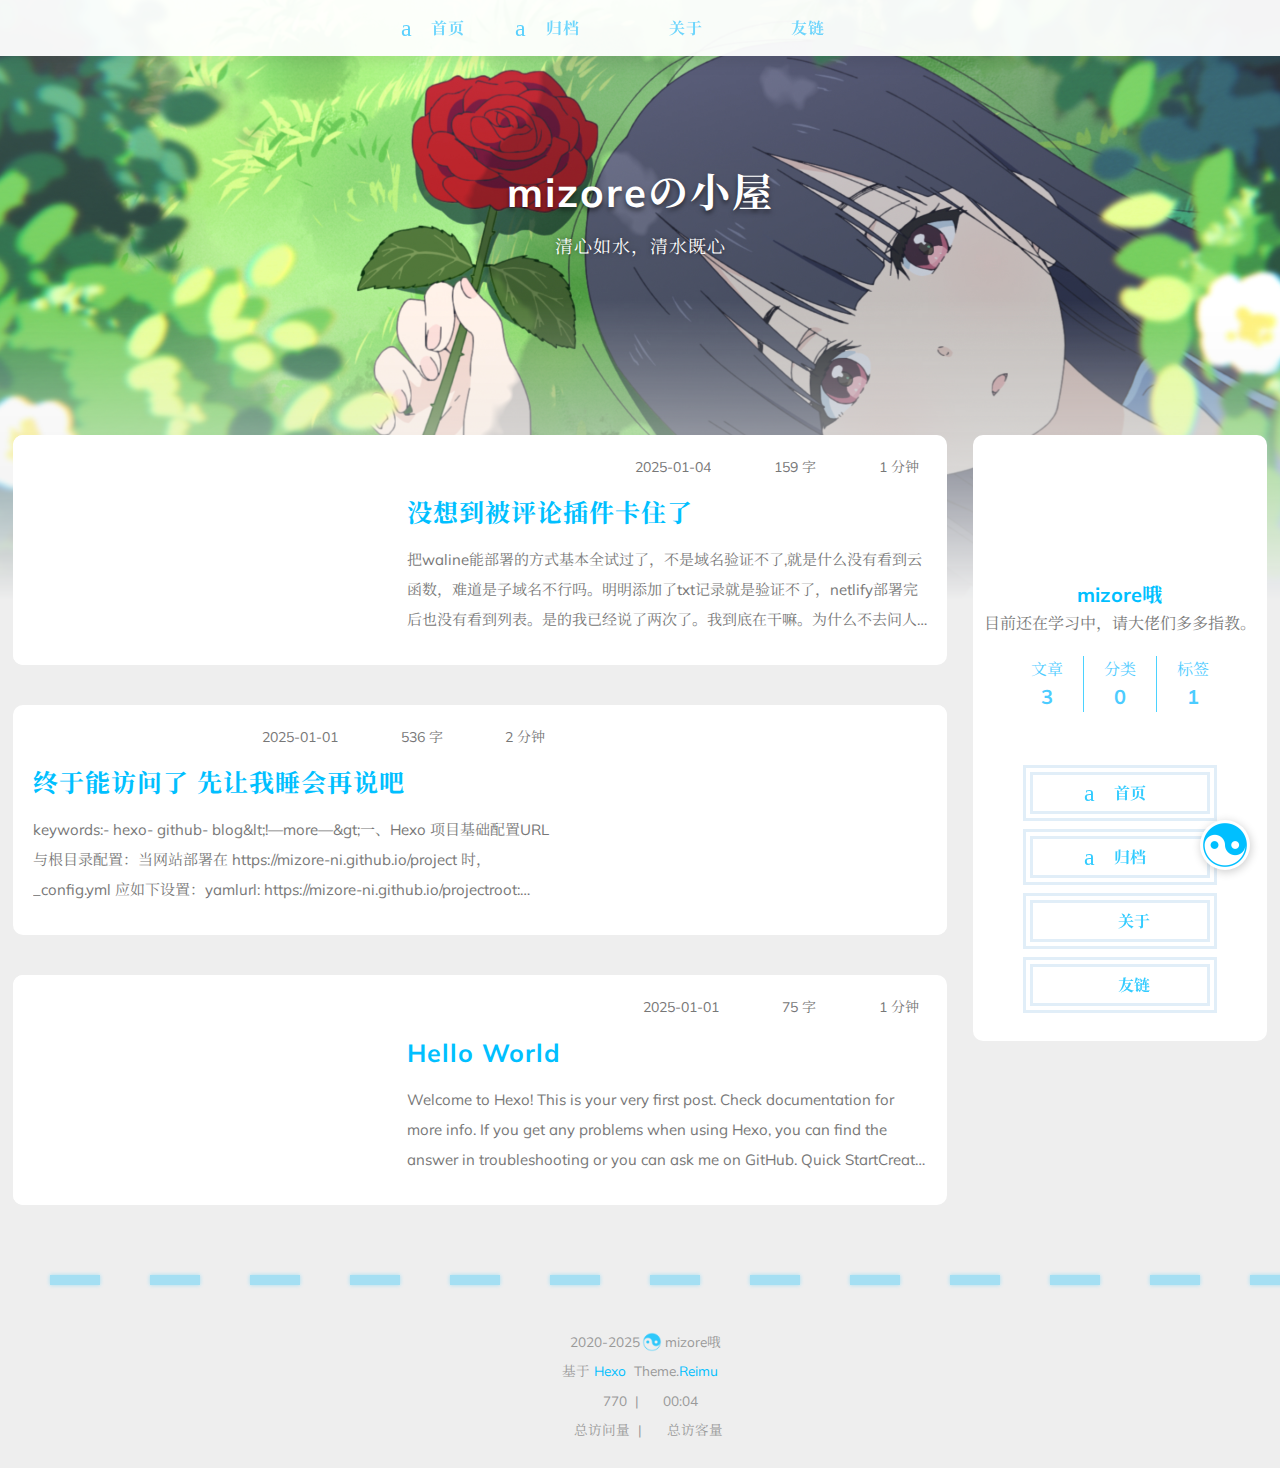
==== index.html @ e8abf052 "Site updated: 2025-02-11 16:16:01" ====
<!DOCTYPE html>
  <html lang="zh-CN"  >
  <head>  
  <meta charset="utf-8">  
  
  
  
  
  
  
  <script>window.REIMU_CONFIG = {};window.REIMU_CONFIG.icon_font = '4552607_tq6stt6tcg';window.REIMU_CONFIG.clipboard_tips = {"success":"复制成功(*^▽^*)","fail":"复制失败 (ﾟ⊿ﾟ)ﾂ","copyright":{"enable":false,"count":50,"content":"本文版权：本博客所有文章除特别声明外，均采用 BY-NC-SA 许可协议。转载请注明出处！"}};window.REIMU_CONFIG.anchor_icon = '61';window.REIMU_CONFIG.code_block = {"expand":true};</script>  
    
  <title>  
      
    mizoreの小屋  
  </title>  
  <meta name="viewport" content="width=device-width, initial-scale=1, shrink-to-fit=no">  
  <link rel="preconnect" href="https://fonts.gstatic.com/" crossorigin><link rel="preload" as="style" href="https://fonts.googleapis.com/css?family=Mulish:400,400italic,700,700italic%7CNoto%20Serif%20SC:400,400italic,700,700italic&display=swap"><link rel="stylesheet" href="https://fonts.googleapis.com/css?family=Mulish:400,400italic,700,700italic%7CNoto%20Serif%20SC:400,400italic,700,700italic&display=swap" media="print" onload="this.media&#x3D;&#39;all&#39;">  
    
    <link rel="preload" href="//at.alicdn.com/t/c/font_4552607_tq6stt6tcg.woff2" as="font" type="font/woff2" crossorigin="anonymous">  
    
    
    
<link rel="stylesheet" href="/css/loader.css">
  
    
    
    <meta name="description" content="目前还在学习中，请大佬们多多指教。">
<meta property="og:type" content="website">
<meta property="og:title" content="mizoreの小屋">
<meta property="og:url" content="https://mizore-ni.github.io/index.html">
<meta property="og:site_name" content="mizoreの小屋">
<meta property="og:description" content="目前还在学习中，请大佬们多多指教。">
<meta property="og:locale" content="zh_CN">
<meta property="og:image" content="https://mizore-ni.github.io/images/banner.webp">
<meta property="article:author" content="mizore哦">
<meta name="twitter:card" content="summary">
<meta name="twitter:image" content="https://mizore-ni.github.io/images/banner.webp">  
    
    
    <link rel="alternate" href="/atom.xml" title="mizoreの小屋" type="application/atom+xml">  
    
    
    <link rel="shortcut icon" href="/images/favicon.ico">  
    
  
<link rel="stylesheet" href="/css/style.css">
  
  <link rel="preload" href="https://npm.webcache.cn/photoswipe@5.4.4/dist/photoswipe.css" as="style" onload="this.onload=null;this.rel='stylesheet'">  
    
    
      
      <link rel="preload" href="https://npm.webcache.cn/@waline/client@2.15.8/dist/waline.css" as="style" onload="this.onload=null;this.rel='stylesheet'">  
      
    
    
    
    
<script src="https://npm.webcache.cn/pace-js@1.2.4/pace.min.js" integrity="sha384-k6YtvFUEIuEFBdrLKJ3YAUbBki333tj1CSUisai5Cswsg9wcLNaPzsTHDswp4Az8" crossorigin="anonymous"></script>
  
    
    
    
<link rel="stylesheet" href="https://npm.webcache.cn/@reimujs/aos@0.1.0/dist/aos.css">
  
    
    
    
<link rel="stylesheet" href="https://npm.webcache.cn/aplayer@1.10.1/dist/APlayer.min.css">
  
    
  <!-- 引入自定义的 cyan.css 文件 -->  
  <link rel="stylesheet" href="/fonts/cyan.css">  <!-- 引用路径请根据实际情况调整 -->  

<meta name="generator" content="Hexo 7.3.0"></head>
  <body>
    
  <div id='loader'>
    <div class="loading-left-bg loading-bg"></div>
    <div class="loading-right-bg loading-bg"></div>
    <div class="spinner-box">
      <div class="loading-taichi">
        
          <svg width="150" height="150" viewBox="0 0 1024 1024" class="icon" version="1.1" xmlns="https://www.w3.org/2000/svg" shape-rendering="geometricPrecision">
            <path d="M303.5 432A80 80 0 0 1 291.5 592A80 80 0 0 1 303.5 432z" fill="var(--red-1, #ff5252)" />
            <path d="M512 65A447 447 0 0 1 512 959L512 929A417 417 0 0 0 512 95A417 417 0 0 0 512 929L512 959A447 447 0 0 1 512 65z 
           M512 95A417 417 0 0 1 929 512A208.5 208.5 0 0 1 720.5 720.5L720.5 592A80 80 0 0 0 720.5 432A80 80 0 0 0 720.5 592L720.5 720.5A208.5 208.5 0 0 1 512 512A208.5 208.5 0 0 0 303.5 303.5A208.5 208.5 0 0 0 95 512A417 417 0 0 1 512 95z" fill="var(--red-1, #ff5252)" />
          </svg>
        
      </div>
      <div class="loading-word">少女练习中...</div>
    </div>
  </div>
  </div>
  <script>
    var time = null;
    var startLoading = () => {
      time = Date.now();
      document.getElementById('loader').classList.remove("loading");
    }
    var endLoading = () => {
      if (!time) {
        document.body.style.overflow = 'auto';
        document.getElementById('loader').classList.add("loading");
      } else {
        if (Date.now() - time > 500) {
          time = null;
          document.body.style.overflow = 'auto';
          document.getElementById('loader').classList.add("loading");
        } else {
          setTimeout(endLoading, 500 - (Date.now() - time));
          time = null;
        }
      }
    }
    window.addEventListener('DOMContentLoaded', endLoading);
    document.getElementById('loader').addEventListener('click', endLoading);
  </script>

<div id="copy-tooltip" style="pointer-events: none; opacity: 0; transition: all 0.2s ease; position: fixed;top: 50%;left: 50%;z-index: 999;transform: translate(-50%, -50%);color: white;background: rgba(0, 0, 0, 0.5);padding: 10px 15px;border-radius: 10px;">
</div>


    <div id="container">
      <div id="wrap">
        <div id="header-nav">
  <nav id="main-nav">
    
      
        <span class="main-nav-link-wrap">
          <div class="main-nav-icon icon ">
            &#x61;
          </div>
          <a class="main-nav-link" href="/">首页</a>
        </span>
      
        <span class="main-nav-link-wrap">
          <div class="main-nav-icon icon ">
            &#x61;
          </div>
          <a class="main-nav-link" href="/archives">归档</a>
        </span>
      
        <span class="main-nav-link-wrap">
          <div class="main-nav-icon icon rotate">
            &#xe62b;
          </div>
          <a class="main-nav-link" href="/about">关于</a>
        </span>
      
        <span class="main-nav-link-wrap">
          <div class="main-nav-icon icon rotate">
            &#xe62b;
          </div>
          <a class="main-nav-link" href="/friend">友链</a>
        </span>
      
    
    <a id="main-nav-toggle" class="nav-icon"></a>
  </nav>
  <nav id="sub-nav">
    
      <a id="nav-rss-link" class="nav-icon" href="/atom.xml" title="RSS 订阅" target="_blank"></a>
    
    
    
  </nav>
</div>
<header id="header">
  
    
      <picture>
        
          <source media="(max-width: 479px)" srcset="/images/banner-600w.webp">
        
          <source media="(max-width: 799px)" srcset="/images/banner-800w.webp">
        
          <source media="(min-width: 800px)" srcset="/images/banner.webp">
        
        <img fetchpriority="high" src="/images/banner.webp" alt="">
      </picture>
    
  
  <div id="header-outer">
    <div id="header-title">
      
        
        
          <a href="/" id="logo">
            <h1 data-aos="slide-up">mizoreの小屋</h1>
          </a>
        
      
      
        
        <h2 id="subtitle-wrap" data-aos="slide-down">
          
            <a href="/" id="subtitle">清心如水，清水既心</a>
          
        </h2>
      
    </div>
  </div>
</header>

        <div id="content">
          
          <section id="main">
  
  
    <div class="post-wrapper">
  <div class="post-wrap-left" data-aos="fade-up">
    
      <a class="post-link" href="/2025/01/04/life-site%20-%20accessible/" aria-label="没想到被评论插件卡住了"></a>
    
    
    <div class="post-cover-left">
      
        
        
          <img data-src="/images/banner.webp" data-sizes="auto" alt="没想到被评论插件卡住了" class="lazyload">
        
      
    </div>
    <div class="post-info">
      <div class="post-meta">
        <span><span class="icon-calendar"></span>2025-01-04</span>
        <span><span class="icon-pencil"></span>159 字</span>
        <span><span class="icon-clock"></span>1 分钟</span>
      </div>
      <h2 class="post-title">没想到被评论插件卡住了</h2>
      <article class="post-article">
        
          把waline能部署的方式基本全试过了，不是域名验证不了,就是什么没有看到云函数，难道是子域名不行吗。明明添加了txt记录就是验证不了，netlify部署完后也没有看到列表。是的我已经说了两次了。我到底在干嘛。为什么不去问人家呢，可能是该死的自尊心吧。害，真不容易。框架都没搞好呢。我说该怎么做，到底差了那一步最近为了弄这个熬了好几天夜，头发真的要保不住了。
事以至此-先休息吧!
完
        
      </article>
    </div>
  </div>
</div>
  
    <div class="post-wrapper">
  <div class="post-wrap-right" data-aos="fade-up">
    
      <a class="post-link" href="/2025/01/01/first-post/" aria-label="终于能访问了 先让我睡会再说吧"></a>
    
    
    <div class="post-cover-right">
      
        
        
          <img data-src="/images/banner.webp" data-sizes="auto" alt="终于能访问了 先让我睡会再说吧" class="lazyload">
        
      
    </div>
    <div class="post-info">
      <div class="post-meta">
        <span><span class="icon-calendar"></span>2025-01-01</span>
        <span><span class="icon-pencil"></span>536 字</span>
        <span><span class="icon-clock"></span>2 分钟</span>
      </div>
      <h2 class="post-title">终于能访问了 先让我睡会再说吧</h2>
      <article class="post-article">
        
          keywords:- hexo- github- blog&amp;lt;!—more—&amp;gt;一、Hexo 项目基础配置URL 与根目录配置：当网站部署在 https://mizore-ni.github.io/project 时，_config.yml 应如下设置：yamlurl: https://mizore-ni.github.io/projectroot: &amp;#x2F;project&amp;#x2F;permalink: :year&amp;#x2F;:month&amp;#x2F;:day&amp;#x2F;:title&amp;#x2F;部署在根目录 https://mizore-ni.github.io 时：yamlurl
        
      </article>
    </div>
  </div>
</div>
  
    <div class="post-wrapper">
  <div class="post-wrap-left" data-aos="fade-up">
    
      <a class="post-link" href="/2025/01/01/hello-world/" aria-label="Hello World"></a>
    
    
    <div class="post-cover-left">
      
        
        
          <img data-src="/images/banner.webp" data-sizes="auto" alt="Hello World" class="lazyload">
        
      
    </div>
    <div class="post-info">
      <div class="post-meta">
        <span><span class="icon-calendar"></span>2025-01-01</span>
        <span><span class="icon-pencil"></span>75 字</span>
        <span><span class="icon-clock"></span>1 分钟</span>
      </div>
      <h2 class="post-title">Hello World</h2>
      <article class="post-article">
        
          Welcome to Hexo! This is your very first post. Check documentation for more info. If you get any problems when using Hexo, you can find the answer in troubleshooting or you can ask me on GitHub.
Quick StartCreate a new post1$ hexo new &amp;quot;My New Post&amp;quot;

More info: Writing
Run server1$ hexo ser
        
      </article>
    </div>
  </div>
</div>
  



</section>
          
            <aside id="sidebar">
  
  
    <meting-js
      theme="var(--color-link)"
      id="961499072"
      server="netease"
      type="playlist"
      auto="false"
      fixed="false"
      autoplay="false"
      loop="all"
      order="list"
      preload="auto"
      volume="0.5"
      mutex="true"
      list-folded="true"
    ></meting-js>
  
  <div class="sidebar-wrapper ">
    <div class="sidebar-wrap" data-aos="fade-up">
      
        <div class="sidebar-author">
  <img data-src="/avatar/avatar.webp" data-sizes="auto" alt="mizore哦" class="lazyload">
  <div class="sidebar-author-name">mizore哦</div>
  <div class="sidebar-description">目前还在学习中，请大佬们多多指教。</div>
</div>
<div class="sidebar-state">
  <div class="sidebar-state-article">
    <div>文章</div>
    <div class="sidebar-state-number">3</div>
  </div>
  <div class="sidebar-state-category">
    <div>分类</div>
    <div class="sidebar-state-number">0</div>
  </div>
  <div class="sidebar-state-tag">
    <div>标签</div>
    <div class="sidebar-state-number">1</div>
  </div>
</div>
<div class="sidebar-social">
  
</div>
<div class="sidebar-menu">
  
    
      <div class="sidebar-menu-link-wrap">
        <a class="sidebar-menu-link-dummy" href="/" aria-label="首页"></a>
        <div class="sidebar-menu-icon icon ">
          &#x61;
        </div>
        <div class="sidebar-menu-link">首页</div>
      </div>
    
      <div class="sidebar-menu-link-wrap">
        <a class="sidebar-menu-link-dummy" href="/archives" aria-label="归档"></a>
        <div class="sidebar-menu-icon icon ">
          &#x61;
        </div>
        <div class="sidebar-menu-link">归档</div>
      </div>
    
      <div class="sidebar-menu-link-wrap">
        <a class="sidebar-menu-link-dummy" href="/about" aria-label="关于"></a>
        <div class="sidebar-menu-icon icon rotate">
          &#xe62b;
        </div>
        <div class="sidebar-menu-link">关于</div>
      </div>
    
      <div class="sidebar-menu-link-wrap">
        <a class="sidebar-menu-link-dummy" href="/friend" aria-label="友链"></a>
        <div class="sidebar-menu-icon icon rotate">
          &#xe62b;
        </div>
        <div class="sidebar-menu-link">友链</div>
      </div>
    
  
</div>

      
      
    </div>
  </div>

  <div class="sidebar-widget">
  
  </div>
</aside>

          
        </div>
        <footer id="footer">
  <div style="width: 100%; overflow: hidden">
    <div class="footer-line"></div>
  </div>
  <div id="footer-info">
    
    <div>
      <span class="icon-copyright"></span>
      2020-2025
      <span class="footer-info-sep rotate"></span>
      mizore哦
    </div>
    
      <div>
        基于&nbsp;<a href="https://hexo.io/" rel="noopener external nofollow noreferrer" target="_blank">Hexo</a>&nbsp;
        Theme.<a href="https://github.com/D-Sketon/hexo-theme-reimu" rel="noopener external nofollow noreferrer" target="_blank">Reimu</a>
      </div>
    
    
      <div>
        <span class="icon-brush"></span>
        770
        &nbsp;|&nbsp;
        <span class="icon-coffee"></span>
        00:04
      </div>
    
    
    
    
      <div>
        <span class="icon-eye"></span>
        <span id="busuanzi_container_site_pv">总访问量&nbsp;<span id="busuanzi_value_site_pv"></span></span>
        &nbsp;|&nbsp;
        <span class="icon-user"></span>
        <span id="busuanzi_container_site_uv">总访客量&nbsp;<span id="busuanzi_value_site_uv"></span></span>
      </div>
    
  </div>
</footer>

        
          <div class="sidebar-top">
            <div class="sidebar-top-taichi rotate"></div>
            <div class="arrow-up"></div>
          </div>
        
        <div id="mask" class="hide"></div>
      </div>
      <nav id="mobile-nav">
  <div class="sidebar-wrap">
    
      <div class="sidebar-author">
  <img data-src="/avatar/avatar.webp" data-sizes="auto" alt="mizore哦" class="lazyload">
  <div class="sidebar-author-name">mizore哦</div>
  <div class="sidebar-description">目前还在学习中，请大佬们多多指教。</div>
</div>
<div class="sidebar-state">
  <div class="sidebar-state-article">
    <div>文章</div>
    <div class="sidebar-state-number">3</div>
  </div>
  <div class="sidebar-state-category">
    <div>分类</div>
    <div class="sidebar-state-number">0</div>
  </div>
  <div class="sidebar-state-tag">
    <div>标签</div>
    <div class="sidebar-state-number">1</div>
  </div>
</div>
<div class="sidebar-social">
  
</div>
<div class="sidebar-menu">
  
    
      <div class="sidebar-menu-link-wrap">
        <a class="sidebar-menu-link-dummy" href="/" aria-label="首页"></a>
        <div class="sidebar-menu-icon icon ">
          &#x61;
        </div>
        <div class="sidebar-menu-link">首页</div>
      </div>
    
      <div class="sidebar-menu-link-wrap">
        <a class="sidebar-menu-link-dummy" href="/archives" aria-label="归档"></a>
        <div class="sidebar-menu-icon icon ">
          &#x61;
        </div>
        <div class="sidebar-menu-link">归档</div>
      </div>
    
      <div class="sidebar-menu-link-wrap">
        <a class="sidebar-menu-link-dummy" href="/about" aria-label="关于"></a>
        <div class="sidebar-menu-icon icon rotate">
          &#xe62b;
        </div>
        <div class="sidebar-menu-link">关于</div>
      </div>
    
      <div class="sidebar-menu-link-wrap">
        <a class="sidebar-menu-link-dummy" href="/friend" aria-label="友链"></a>
        <div class="sidebar-menu-icon icon rotate">
          &#xe62b;
        </div>
        <div class="sidebar-menu-link">友链</div>
      </div>
    
  
</div>

    
  </div>
  
</nav>

    </div>
    
    
<script src="https://npm.webcache.cn/lazysizes@5.3.2/lazysizes.min.js" integrity="sha384-3gT&#x2F;vsepWkfz&#x2F;ff7PpWNUeMzeWoH3cDhm&#x2F;A8jM7ouoAK0&#x2F;fP&#x2F;9bcHHR5kHq2nf+e" crossorigin="anonymous"></script>


<script src="https://npm.webcache.cn/clipboard@2.0.11/dist/clipboard.min.js" integrity="sha384-J08i8An&#x2F;QeARD9ExYpvphB8BsyOj3Gh2TSh1aLINKO3L0cMSH2dN3E22zFoXEi0Q" crossorigin="anonymous"></script>



<script src="/js/script.js"></script>



  
<script src="/js/aos.js"></script>

  <script>
    var aosInit = () => {
      AOS.init({
        duration: 1000,
        easing: "ease",
        once: true,
        offset: 50,
      });
    };
    if (document.readyState === 'loading') {
      document.addEventListener('DOMContentLoaded', aosInit);
    } else {
      aosInit();
    }
  </script>



<script src="/js/pjax_script.js" data-pjax></script>







  
<script src="https://npm.webcache.cn/mouse-firework@0.0.6/dist/index.umd.js" integrity="sha384-vkGvf25gm1C1PbcoD5dNfc137HzNL&#x2F;hr1RKA5HniJOaawtvUmH5lTVFgFAruE9Ge" crossorigin="anonymous"></script>

  <script>
    window.firework && window.firework(JSON.parse('{"excludeElements":["a","button"],"particles":[{"shape":"circle","move":["emit"],"easing":"easeOutExpo","colors":["#ff5252","#ff7c7c","#ffafaf","#ffd0d0"],"number":20,"duration":[1200,1800],"shapeOptions":{"radius":[16,32],"alpha":[0.3,0.5]}},{"shape":"circle","move":["diffuse"],"easing":"easeOutExpo","colors":["#ff0000"],"number":1,"duration":[1200,1800],"shapeOptions":{"radius":20,"alpha":[0.2,0.5],"lineWidth":6}}]}'))
  </script>



  
<script src="https://npm.webcache.cn/theme-shokax-pjax@0.0.3/dist/index.umd.js" integrity="sha384-xneY1WY8hOfUzswrE4CrYq35N4BdVcxqxwHPr9zawE&#x2F;jMSCxD+jAPU55x&#x2F;jj3wlf" crossorigin="anonymous"></script>

  <script>
    function loadScripts(scripts, index) {
      if (index < scripts.length) {
        const script = scripts[index];
        const src = script.getAttribute('src');

        const loadScript = (scriptContent) => {
          const scriptElement = document.createElement('script');
          if (script.type) {
            scriptElement.type = script.type;
          }
          scriptElement.text = scriptContent;
          document.head.appendChild(scriptElement);
          loadScripts(scripts, index + 1);
        }

        if (src) {
          fetch(src)
            .then(response => {
              if (!response.ok) {
                throw new Error('Network response was not ok ' + response.statusText);
              }
              return response.text();
            })
            .then(scriptContent => {
              loadScript(scriptContent);
            })
            .catch(error => {
              console.error('Failed to load script:', src, error);
            });
        } else {
          loadScript(script.text);
        }
      }
    }
    window.Pjax && new window.Pjax({
      selectors: [
        "#header img",
        "#header picture",
        "head title",
        "#header-title",
        "#subtitle-wrap",
        "#main",
        ".sidebar-widget",
        ".sidebar-wrapper",
        '#mobile-nav',
        '#lazy-script'
      ],
      switches: {
        "#header-title": Pjax.switches.outerHTML,
        "#subtitle-wrap": Pjax.switches.outerHTML,
        "#content": function(oldEl, newEl) {
          const scripts = [...newEl.querySelectorAll('script')];
          loadScripts(scripts, 0);
          oldEl.outerHTML = newEl.outerHTML
          this.onSwitch()
        },
        "#mobile-nav": Pjax.switches.outerHTML,
        '#lazy-script': function(oldEl, newEl) {
          const scripts = [...newEl.querySelectorAll('script')];
          loadScripts(scripts, 0);
          oldEl.innerHTML = newEl.innerHTML
          this.onSwitch()
        },
      },
      cacheBust: false
    })
  </script>
  
<script src="/js/pjax.js"></script>









<div id="lazy-script">
  <div>
    
    
      
    
    
  </div>
</div>


  <script>
    console.log(String.raw`%c 
 ______     ______     __     __    __     __  __    
/\  == \   /\  ___\   /\ \   /\ "-./  \   /\ \/\ \   
\ \  __<   \ \  __\   \ \ \  \ \ \-./\ \  \ \ \_\ \  
 \ \_\ \_\  \ \_____\  \ \_\  \ \_\ \ \_\  \ \_____\ 
  \/_/ /_/   \/_____/   \/_/   \/_/  \/_/   \/_____/ 
                                                  
`,'color: #ff5252;')
    console.log('%c Theme.Reimu v' + '1.2.0' + ' %c https://github.com/D-Sketon/hexo-theme-reimu ', 'color: white; background: #ff5252; padding:5px 0;', 'padding:4px;border:1px solid #ff5252;')
  </script>
  



  
<script src="https://npm.webcache.cn/busuanzi@2.3.0/bsz.pure.mini.js" integrity="sha384-0M75wtSkhjIInv4coYlaJU83+OypaRCIq2SukQVQX04eGTCBXJDuWAbJet56id+S" crossorigin="anonymous" async></script>




<script>
  if ('serviceWorker' in navigator) {
    navigator.serviceWorker.getRegistrations().then((registrations) => {
      for (let registration of registrations) {
        registration.unregister();
      }
    });
  }
</script>





  
<script src="https://npm.webcache.cn/aplayer@1.10.1/dist/APlayer.min.js" integrity="sha384-gdGYZwHnfJM54evoZhpO0s6ZF5BQiybkiyW7VXr+h5UfruuRL&#x2F;aORyw+5+HZoU6e" crossorigin="anonymous"></script>

  



  
<script src="https://npm.webcache.cn/meting@2.0.1/dist/Meting.min.js" integrity="sha384-ASVlpKF80A22OXTK3tfEjZm1EL6uFMKIC4p8+0maanw1S&#x2F;IyB+Y4JG+ZDU7GpKE8" crossorigin="anonymous"></script>

  

  </body>
  </html>
---- css/loader.css ----
[data-theme="dark"] #loader .loading-bg {
  background-color: rgba(37,37,37,0.9);
}
[data-theme="dark"] #loader .spinner-box .loading-word {
  color: var(--red-1, #ff5252);
}
#loader .loading-bg {
  position: fixed;
  z-index: 1000;
  width: 50%;
  height: 100%;
  background-color: rgba(255,255,255,0.9);
  transition: 0.8s;
}
#loader .loading-right-bg {
  right: 0;
}
#loader .spinner-box {
  position: fixed;
  z-index: 1001;
  display: flex;
  justify-content: center;
  align-items: center;
  width: 100%;
  height: 100vh;
  opacity: 1;
  transition: 0.5s;
}
#loader .spinner-box .loading-taichi {
  opacity: 0.8;
  animation: rotate-all 2s linear infinite;
}
#loader .spinner-box .loading-word {
  position: absolute;
  color: var(--red-1, #ff5252);
  top: calc(50% + 110px);
  left: 50%;
  transform: translate(-50%, -50%);
  font: 700 1.2rem Mulish, 'Noto Serif SC', 'Noto Serif JP', -apple-system, 'PingFang SC', 'Microsoft YaHei', sans-serif;
}
#loader.loading .loading-left-bg {
  transform: translate(-100%, 0);
}
#loader.loading .loading-right-bg {
  transform: translate(100%, 0);
}
#loader.loading .spinner-box {
  opacity: 0;
  visibility: hidden;
}
@keyframes rotate-all {
  100% {
    transform: rotate(360deg);
  }
}
---- css/style.css ----
:root {
  --red-0: #00b7ff;
  --red-1: #00bfff;
  --red-2: #00bfff;
  --red-3: #00bfff;
  --red-4: #00bfff;
  --red-5: #e4f7ff;
  --red-5-5: #00bfff;
  --red-6: #00e1ff;
  --grey-9: #999;
  --grey-7: #777;
  --color-archive-year: #000;
  --color-default: #555;
  --color-border: var(--red-3);
  --color-link: var(--red-1);
  --color-background: #eee;
  --color-code-background: #f5f5f5;
  --color-header-background: rgba(255,255,255,0.9);
  --color-footer-background: #fff;
  --color-mobile-nav-background: #fff;
  --color-wrap: #fff;
  --color-sticky: #fff;
  --color-h2-border: #eee;
  --color-meta-shadow: var(--red-6);
  --color-hover-shadow: #9dc8e8;
  --color-h2-after: var(--red-1);
  --color-red-6-shadow: rgba(157,200,232,0.6);
  --color-red-3-shadow: rgba(157,200,232,0.3);
  --highlight-nav: #e6e6e6;
  --highlight-scrollbar: #d6d6d6;
  --highlight-background: #f7f7f7;
  --highlight-current-line: #dadada;
  --highlight-selection: #e9e9e9;
  --highlight-foreground: #4d4d4d;
  --highlight-comment: #7d7d7d;
  --highlight-red: #c8362b;
  --highlight-orange: #b66014;
  --highlight-yellow: #cb911d;
  --highlight-green: #2ea52e;
  --highlight-aqua: #479d9d;
  --highlight-blue: #1973b8;
  --highlight-purple: #7135ac;
  --cursor-default: url("../images/cursor/reimu-cursor-default.png"), auto;
  --cursor-pointer: url("../images/cursor/reimu-cursor-pointer.png"), pointer;
  --cursor-text: url("../images/cursor/reimu-cursor-text.png"), text;
  --footer-icon: url("../images/taichi.png");
  --sponsor-icon: url("../images/taichi.png");
  --top-icon: url("../images/taichi.png");
}
[data-theme="dark"]:root {
  --red-0: var(--red-1);
  --red-4: rgba(255,208,208,0.5);
  --red-5: rgba(255,228,228,0.2);
  --red-5-5: rgba(255,236,236,0.1);
  --red-6: rgba(255,243,243,0.2);
  --color-archive-year: #999;
  --color-default: #999;
  --color-border: var(--red-5);
  --color-background: #21252b;
  --color-code-background: rgba(232,232,232,0.1);
  --color-header-background: #222;
  --color-footer-background: #21252b;
  --color-mobile-nav-background: #21252b;
  --color-wrap: #272b30;
  --color-h2-border: #47474a;
  --color-meta-shadow: rgba(0,0,0,0.2);
  --color-hover-shadow: rgba(0,0,0,0.2);
  --highlight-nav: #2e353f;
  --highlight-scrollbar: #454d59;
  --highlight-background: #22272e;
  --highlight-current-line: #393939;
  --highlight-selection: #515151;
  --highlight-foreground: #ccc;
  --highlight-comment: #999;
  --highlight-red: #f47067;
  --highlight-orange: #f69d50;
  --highlight-yellow: #fc6;
  --highlight-green: #9c9;
  --highlight-aqua: #6cc;
  --highlight-blue: #54b6ff;
  --highlight-purple: #dcbdfb;
}
[data-theme="dark"]:root img {
  filter: brightness(70%);
}
[data-theme="dark"]:root .pswp__img {
  opacity: 1;
  filter: none;
  animation: none;
}
[data-theme="dark"]:root img.lazyloaded {
  opacity: 1;
  animation: blur-darken 0.8s ease-in-out forwards;
}
body [data-aos='fade-up'] {
  transform: translate3d(0, 30px, 0);
}
body [data-aos='zoom-in'] {
  transform: scale(0.8);
}
[data-aos^=fade],
[data-aos^=zoom] {
  transition-property: all !important;
}
@keyframes blur {
  0% {
    filter: blur(10px);
  }
  to {
    filter: blur(0);
  }
}
@keyframes blur-darken {
  0% {
    filter: blur(10px) brightness(70%);
  }
  to {
    filter: blur(0) brightness(70%);
  }
}
@keyframes rotate-all {
  100% {
    transform: rotate(360deg);
  }
}
@keyframes transform-all {
  100% {
    transform: translateX(-100px);
  }
}
.article-entry h1 {
  font-size: 2em;
}
.article-entry h2 {
  font-size: 1.5em;
  position: relative;
}
.article-entry h2:before {
  content: "";
  position: absolute;
  width: 100%;
  border-bottom: 1px solid var(--color-h2-border);
  bottom: -15px;
  box-sizing: unset;
  transition: 1s;
}
.article-entry h2:after {
  content: "";
  position: absolute;
  background: var(--color-h2-after);
  width: 1em;
  height: 7px;
  bottom: -18px;
  left: 0;
  border-radius: 10px;
  box-shadow: 0 2px 12px var(--color-red-6-shadow);
  transition: 0.3s;
}
.article-entry h2:hover:after {
  width: 3em;
}
.article-entry h3 {
  font-size: 1.3em;
}
.article-entry h4 {
  font-size: 1.2em;
}
.article-entry h5 {
  font-size: 1em;
}
.article-entry h6 {
  font-size: 1em;
  color: var(--grey-9);
}
.article-entry hr {
  margin: 10px 0;
  opacity: 0.3;
  height: 4px;
  background-image: linear-gradient(to right, var(--red-0) 50%, transparent 0%);
  background-size: 50px 4px;
  background-repeat: repeat-x;
  border: none;
  filter: drop-shadow(0px 0px 2px var(--red-1));
  transition: opacity 0.3s;
}
.article-entry hr:hover {
  opacity: 0.5;
}
.article-entry strong {
  font-weight: bold;
}
.article-entry em,
.article-entry cite {
  font-style: italic;
}
.article-entry sup,
.article-entry sub {
  font-size: 0.75em;
  line-height: 0;
  position: relative;
  vertical-align: baseline;
}
.article-entry sup {
  top: -0.5em;
}
.article-entry sub {
  bottom: -0.2em;
}
.article-entry small {
  font-size: 0.85em;
}
.article-entry acronym,
.article-entry abbr {
  text-decoration: none;
  border-bottom: 1px dotted;
}
.article-entry ul,
.article-entry ol,
.article-entry dl {
  margin: 0 20px;
  line-height: 1.8em;
}
.article-entry ul ul,
.article-entry ol ul,
.article-entry ul ol,
.article-entry ol ol {
  margin-top: 0;
  margin-bottom: 0;
}
.article-entry ul {
  list-style: disc;
}
.article-entry ol {
  list-style: decimal;
}
.article-entry dt {
  font-weight: bold;
}
@font-face {
  font-family: "iconfont";
  src: url("//at.alicdn.com/t/c/font_4552607_tq6stt6tcg.woff2") format('woff2');
  font-display: swap;
}
.tag-wrap .archives-tag-list-link:before {
  font-family: "iconfont";
  content: "\e622";
}
.category-wrap .archives-category-list-link:before {
  font-family: "iconfont";
  content: "\e604";
}
.article-date-link:before {
  font-family: "iconfont";
  content: "\e606";
}
.article-category-link:before {
  font-family: "iconfont";
  content: "\e604";
}
.article-tag-list-link:before {
  font-family: "iconfont";
  content: "\e622";
}
.article-comment-link:before {
  font-family: "iconfont";
  content: "\e608";
}
.icon-copyright:before {
  font-family: "iconfont";
  content: "\e60a";
}
.icon-brush:before {
  font-family: "iconfont";
  content: "\e618";
}
.icon-coffee:before {
  font-family: "iconfont";
  content: "\e607";
}
.icon-eye:before {
  font-family: "iconfont";
  content: "\e60f";
}
.icon-user:before {
  font-family: "iconfont";
  content: "\e628";
}
#main-nav-toggle:before {
  font-family: "iconfont";
  content: "\e62f";
}
#nav-rss-link:before {
  font-family: "iconfont";
  content: "\e61f";
}
#nav-search-btn:before {
  font-family: "iconfont";
  content: "\e631";
}
#nav-sun-btn:before {
  font-family: "iconfont";
  content: "\e621";
}
#nav-moon-btn:before {
  font-family: "iconfont";
  content: "\e617";
}
.icon-copy:before {
  font-family: "iconfont";
  content: "\e60c";
}
.icon-chevron-down:before {
  font-family: "iconfont";
  content: "\e609";
}
.icon-check:before {
  font-family: "iconfont";
  content: "\e636";
}
.icon-times:before {
  font-family: "iconfont";
  content: "\e637";
}
.post-meta .icon-calendar:before {
  font-family: "iconfont";
  content: "\e605";
}
.post-meta .icon-pencil:before {
  font-family: "iconfont";
  content: "\e61b";
}
.post-meta .icon-clock:before {
  font-family: "iconfont";
  content: "\e613";
}
.post-sticky:before {
  font-family: "iconfont";
  content: "\e627";
}
.reimu-popup .popup-btn-close:before {
  font-family: "iconfont";
  content: "\e626";
}
.reimu-search-input-icon:before {
  font-family: "iconfont";
  content: "\e631";
}
.ais-pagination--item__previous a:before {
  font-family: "iconfont";
  content: "\e601";
}
.ais-pagination--item__next a:before {
  font-family: "iconfont";
  content: "\e630";
}
.sidebar-btn-wrapper .sidebar-toc-btn:before {
  font-family: "iconfont";
  content: "\e633";
}
.sidebar-btn-wrapper .sidebar-common-btn:before {
  font-family: "iconfont";
  content: "\e632";
}
.sidebar-top .arrow-up:before {
  font-family: "iconfont";
  content: "\e634";
}
.icon-link:before {
  font-family: "iconfont";
  content: "\e639";
}
.icon-globe:before {
  font-family: "iconfont";
  content: "\e638";
}
.icon-creative-commons:before {
  font-family: "iconfont";
  content: "\e63a";
}
.icon-taichi:before {
  font-family: "iconfont";
  content: "\e62b";
}
.icon {
  font-family: "iconfont";
}
html,
body,
div,
span,
applet,
object,
iframe,
h1,
h2,
h3,
h4,
h5,
h6,
p,
blockquote,
pre,
a,
abbr,
acronym,
address,
big,
cite,
code,
del,
dfn,
em,
img,
ins,
kbd,
q,
s,
samp,
small,
strike,
strong,
sub,
sup,
tt,
var,
dl,
dt,
dd,
ol,
ul,
li,
fieldset,
form,
label,
legend,
table,
caption,
tbody,
tfoot,
thead,
tr,
th,
td {
  margin: 0;
  padding: 0;
  border: 0;
  outline: 0;
  font-weight: inherit;
  font-style: inherit;
  font-family: inherit;
  font-size: 100%;
  vertical-align: baseline;
}
body {
  line-height: 1;
  color: #000;
  background: #fff;
}
ol,
ul {
  list-style: none;
}
table {
  border-collapse: separate;
  border-spacing: 0;
  vertical-align: middle;
}
caption,
th,
td {
  text-align: left;
  font-weight: normal;
  vertical-align: middle;
}
a img {
  border: none;
}
h1,
h2,
h3,
h4,
h5,
h6 {
  font-family: 'Mulish','Noto Serif SC', '-apple-system','PingFang SC','Microsoft YaHei','sans-serif';
  font-weight: 700;
}
input,
button {
  margin: 0;
  padding: 0;
}
input::-moz-focus-inner,
button::-moz-focus-inner {
  border: 0;
  padding: 0;
}
html,
body,
#container {
  height: 100%;
  scroll-behavior: smooth;
  cursor: var(--cursor-default);
}
body {
  width: 100%;
  background: var(--color-background);
  -webkit-text-size-adjust: 100%;
  -webkit-font-smoothing: antialiased;
  text-size-adjust: 100%;
  font-family: 'Mulish','Noto Serif SC', '-apple-system','PingFang SC','Microsoft YaHei','sans-serif';
  transition: background 1s;
}
body ::selection {
  background: var(--red-1);
  color: #fff;
}
a {
  cursor: var(--cursor-pointer) !important;
}
.site-search input {
  cursor: var(--cursor-text) !important;
}
#main span,
#main p,
#main code,
#main kbd,
#main input,
#main textarea {
  cursor: var(--cursor-text) !important;
}
#main nav span {
  cursor: var(--cursor-default) !important;
}
#container {
  position: relative;
}
.mobile-nav-on {
  overflow: hidden !important;
}
#wrap {
  position: absolute;
  z-index: 1;
  top: 0;
  left: 0;
  height: 100%;
  width: 100%;
  transition: 1s;
  background: var(--color-background);
}
#main {
  padding: 0 10px;
  max-width: 100%;
  box-sizing: border-box;
}
@media screen and (max-width: 959px) {
  #main {
    min-width: 100%;
  }
}
#content {
  position: relative;
  display: flex;
  padding-top: 5px;
  align-items: stretch;
  max-width: 1350px;
  margin: 0 auto;
  overflow: visible;
}
@media screen and (min-width: 960px) {
  #main {
    padding: 0;
    width: 73%;
    margin: 0 1%;
  }
}
#mask {
  z-index: 1000;
  position: fixed;
  top: 0;
  left: 0;
  width: 100%;
  height: 100%;
  background: rgba(0,0,0,0.3);
  backdrop-filter: blur(3px);
  -webkit-backdrop-filter: blur(3px);
  opacity: 1;
  transition: 0.3s;
}
#mask.hide {
  opacity: 0;
  visibility: hidden;
}
#header {
  min-height: 400px;
  height: 35vh;
  position: relative;
}
#header img {
  position: absolute;
  top: 0;
  left: 0;
  width: 100%;
  height: 150%;
  z-index: -2;
  user-select: none;
  display: block;
  object-fit: cover;
  transition: 0.3s;
  -webkit-mask: linear-gradient(to top, transparent, #fff 50%);
  mask: linear-gradient(to top, transparent, #fff 50%);
}
@media screen and (max-width: 959px) {
  #header img {
    height: 120%;
  }
}
@media screen and (max-width: 767px) {
  #header img {
    height: 100%;
  }
}
#header-outer {
  height: 100%;
  position: relative;
  max-width: 100%;
}
[data-theme="dark"] #header-nav:hover {
  background: var(--color-header-background);
}
#header-nav {
  position: fixed;
  top: 0;
  left: 0;
  right: 0;
  display: flex;
  justify-content: center;
  overflow: hidden;
  background: var(--color-header-background);
  box-shadow: 0 0 15px 5px rgba(0,0,0,0.1);
  transition: background 1s, top 0.3s;
  z-index: 200;
}
#header-nav:hover {
  background: rgba(255,255,255,0.95);
}
#header-nav.header-nav-hidden {
  top: -80px;
}
#header-title {
  font-family: 'Mulish','Noto Serif SC', '-apple-system','PingFang SC','Microsoft YaHei','sans-serif';
  font-weight: 700;
  text-align: center;
  position: absolute;
  top: 50%;
  margin: -20px 2.5% 0;
  width: 95%;
}
#logo,
#subtitle {
  text-decoration: none;
  color: #fff;
}
#logo {
  font-size: 40px;
  font-weight: 700;
  letter-spacing: 2px;
  display: inline-block;
  transform: translateY(-20%);
  text-shadow: 0 0.2rem 0.3rem rgba(0,0,0,0.5);
}
@media screen and (max-width: 959px) {
  #logo {
    font-size: 35px;
  }
}
@media screen and (min-width: 480px) and (max-width: 767px) {
  #logo {
    font-size: 30px;
  }
}
@media screen and (max-width: 479px) {
  #logo {
    font-size: 30px;
  }
}
#subtitle {
  font-size: 18px;
  font-weight: 400;
  letter-spacing: 1px;
  text-shadow: 0 0 5px rgba(0,0,0,0.5);
}
@media screen and (max-width: 959px) {
  #subtitle {
    font-size: 15px;
  }
}
@media screen and (min-width: 480px) and (max-width: 767px) {
  #subtitle {
    font-size: 14px;
  }
}
@media screen and (max-width: 479px) {
  #subtitle {
    font-size: 13px;
  }
}
#subtitle-wrap {
  margin-top: 18px;
}
#main-nav {
  display: flex;
  align-items: center;
}
.nav-icon,
.main-nav-link-wrap,
.main-nav-link,
.main-nav-icon {
  color: var(--red-0);
  opacity: 0.8;
  text-decoration: none;
  transition: 0.2s;
  padding: 20px 15px;
}
.main-nav-link-wrap {
  padding: 0 15px;
  display: flex;
  transition: 0.3s;
}
.main-nav-link-wrap:hover {
  opacity: 1;
}
@media screen and (max-width: 959px) {
  .main-nav-link-wrap {
    padding: 0 10px;
  }
}
@media screen and (max-width: 767px) {
  .main-nav-link-wrap {
    padding: 0 4px;
  }
}
.nav-icon {
  text-align: center;
  font-size: 14px;
  width: 14px;
  height: 14px;
  will-change: transform;
}
.nav-icon:hover {
  opacity: 1;
  transform: scale(1.1);
}
[data-theme="dark"] .main-nav-link,
[data-theme="dark"] .nav-icon,
[data-theme="dark"] .main-nav-link-wrap {
  color: var(--red-2);
}
@media screen and (max-width: 767px) {
  .main-nav-link-wrap {
    display: none;
  }
}
.main-nav-link-wrap:hover .main-nav-icon:before {
  transform: rotate(90deg) scale(1.1);
}
.main-nav-link-wrap:hover .main-nav-icon {
  transform: scale(1.1);
}
.main-nav-link-wrap:hover .main-nav-icon.rotate {
  transform: rotate(90deg) scale(1.1);
}
.main-nav-link {
  letter-spacing: 1px;
  font-weight: 700;
  opacity: 0.7;
}
.main-nav-icon {
  cursor: var(--cursor-pointer);
  padding: 15px 5px;
  display: flex;
  align-items: center;
  font-size: 24px;
  font-weight: 400;
  transition: transform 0.3s;
  will-change: transform;
}
.main-nav-icon.rotate {
  transform: rotate(90deg);
}
.main-nav-icon:before {
  font-size: 24px;
  font-weight: 400;
  transform: rotate(90deg);
  transition: transform 0.3s;
  will-change: transform;
}
#main-nav-toggle {
  display: none;
}
@media screen and (max-width: 767px) {
  #main-nav-toggle {
    display: block;
  }
}
#sub-nav {
  display: flex;
  align-items: center;
}
#nav-sun-btn:before,
#nav-moon-btn:before {
  font-weight: 700;
}
.hr-line {
  margin: 10px 35px;
  opacity: 0.3;
  height: 4px;
  background-image: linear-gradient(to right, var(--red-0) 50%, transparent 0%);
  background-size: 50px 4px;
  background-repeat: repeat-x;
  filter: drop-shadow(0px 0px 2px var(--red-1));
  transition: opacity 0.3s;
}
.hr-line:hover {
  opacity: 0.5;
}
.article-inner {
  background: var(--color-wrap);
  border-radius: 10px;
  overflow: hidden;
  transition: 0.3s;
}
.article-meta {
  display: flex;
  flex-direction: column;
  padding: 20px 35px 0;
}
.article-date-link,
.article-category-link {
  text-decoration: none;
  text-transform: uppercase;
  font-size: 14px;
  color: var(--red-1);
  background: var(--red-5);
  border-radius: 20px;
  padding: 10px 18px;
  margin: 0 12px 1em 0;
  box-shadow: 0 0 5px 3px var(--color-meta-shadow);
  transition: 0.3s;
}
.article-date {
  display: flex;
}
.article-date-link:before {
  margin-right: 10px;
}
.article-category {
  display: flex;
  flex-wrap: wrap;
}
.article-category-link:before {
  font-weight: 700;
  margin-right: 10px;
}
.article-entry {
  color: var(--color-default);
  padding: 0 35px;
}
.article-entry:before,
.article-entry:after {
  content: "";
  display: table;
}
.article-entry:after {
  clear: both;
}
@media screen and (max-width: 767px) {
  .article-entry {
    padding: 0 20px;
  }
}
.article-entry p,
.article-entry table {
  line-height: 1.8em;
  margin: 1.8em 0;
}
.article-entry h1,
.article-entry h2,
.article-entry h3,
.article-entry h4,
.article-entry h5,
.article-entry h6 {
  font-weight: bold;
  line-height: 1.2em;
  margin: 1.2em 0;
}
.article-entry h1:before,
.article-entry h2:before,
.article-entry h3:before,
.article-entry h4:before,
.article-entry h5:before,
.article-entry h6:before {
  font-family: "iconfont";
  font-weight: normal;
}
.article-entry h1 a,
.article-entry h2 a,
.article-entry h3 a,
.article-entry h4 a,
.article-entry h5 a,
.article-entry h6 a {
  font-family: "iconfont";
  opacity: 0.5;
  margin-right: 5px;
  transition: 0.3s;
}
.article-entry h1 a:hover,
.article-entry h2 a:hover,
.article-entry h3 a:hover,
.article-entry h4 a:hover,
.article-entry h5 a:hover,
.article-entry h6 a:hover {
  opacity: 0.8;
  text-decoration: none !important;
}
.article-entry h2 {
  margin-bottom: 40px;
}
.article-entry a {
  color: var(--color-link);
  text-decoration: none;
}
.article-entry a:hover {
  text-decoration: underline;
}
.article-entry ul,
.article-entry ol,
.article-entry dl {
  margin-top: 1.8em;
  margin-bottom: 1.8em;
}
.article-entry li:hover::marker {
  transition: color 0.2s;
  color: var(--red-1);
}
.article-entry img,
.article-entry video {
  max-width: 100%;
  height: auto;
  display: block;
  margin: auto;
  opacity: 0;
  transition: 0.3s;
}
.article-entry img.lazyloaded {
  opacity: 1;
  animation: blur 0.8s ease-in-out forwards;
}
.article-entry iframe {
  border: none;
}
.article-entry table {
  width: 100%;
  border-collapse: collapse;
  border-spacing: 0;
}
.article-entry th {
  font-weight: bold;
  border-bottom: 3px solid var(--color-border);
  padding-bottom: 0.5em;
}
.article-entry td {
  border-bottom: 1px solid var(--color-border);
  padding: 10px 0;
}
.article-entry blockquote {
  background: var(--red-5-5);
  border-left: 6px var(--red-4) solid;
  margin: 1.8em 0;
  border-radius: 10px;
  transition: 0.3s;
  padding: 1px 10px;
  box-shadow: 0 0 5px 2px var(--color-meta-shadow);
}
.article-entry blockquote:hover {
  box-shadow: 0 0 6px 6px var(--color-meta-shadow);
}
.article-entry blockquote footer {
  font-size: 14px;
  margin: 1.8em 0;
}
.article-entry blockquote footer cite:before {
  content: "—";
  padding: 0 0.5em;
}
.article-entry .pullquote {
  text-align: left;
  width: 45%;
  margin: 0;
}
.article-entry .pullquote.left {
  margin-left: 0.5em;
  margin-right: 1em;
}
.article-entry .pullquote.right {
  margin-right: 0.5em;
  margin-left: 1em;
}
.article-entry .caption {
  color: var(--grey-9);
  display: block;
  font-size: 0.9em;
  margin-top: 0.5em;
  position: relative;
  text-align: center;
}
.article-entry .video-container {
  position: relative;
  padding-top: 56.25%;
  height: 0;
  overflow: hidden;
}
.article-entry .video-container iframe,
.article-entry .video-container object,
.article-entry .video-container embed {
  position: absolute;
  top: 0;
  left: 0;
  width: 100%;
  height: 100%;
  margin-top: 0;
}
.article-more-link a {
  display: inline-block;
  line-height: 1em;
  padding: 10px 18px;
  border-radius: 20px;
  background: var(--red-5);
  color: var(--red-1);
  text-decoration: none;
  box-shadow: 0 0 5px 3px var(--color-meta-shadow);
  transition: 0.3s;
}
.article-more-link a:hover {
  background: var(--color-link);
  color: #fff;
  text-decoration: none;
}
.article-footer {
  font-size: 14px;
  margin: 0 35px 20px;
}
.article-footer:before,
.article-footer:after {
  content: "";
  display: table;
}
.article-footer:after {
  clear: both;
}
.article-footer:hover:before {
  opacity: 0.5;
}
.article-footer:before {
  content: "";
  display: block;
  margin-top: 10px;
  opacity: 0.3;
  height: 4px;
  background-image: linear-gradient(to right, var(--red-0) 50%, transparent 0%);
  background-size: 50px 4px;
  background-repeat: repeat-x;
  filter: drop-shadow(0px 0px 2px var(--red-1));
  transition: 0.3s;
}
.article-footer a {
  text-decoration: none;
}
.article-tag-list-link,
.article-comment-link,
.article-visitor-link {
  color: var(--red-1);
  margin-top: 20px;
}
.article-tag-list-item {
  float: left;
  text-decoration: none;
  text-transform: uppercase;
  background: var(--red-5);
  border-radius: 20px;
  padding: 10px 18px;
  margin-top: 20px;
  margin-right: 10px;
  box-shadow: 0 0 5px 3px var(--color-meta-shadow);
}
.article-tag-list-link:before {
  margin-right: 10px;
}
.article-comment-link {
  float: right;
  background: var(--red-5);
  margin-left: 20px;
  border-radius: 20px;
  padding: 10px 18px;
}
.article-comment-link:before {
  margin-right: 10px;
}
.article-visitor-link {
  float: right;
  font-size: 14px;
  background: var(--red-5);
  border-radius: 20px;
  padding: 10px 18px;
}
#article-nav {
  margin-top: 10px;
  display: flex;
  flex-direction: column;
  border-radius: 10px;
  overflow: hidden;
}
@media screen and (min-width: 768px) {
  #article-nav {
    flex-direction: row;
  }
}
.article-nav-link-wrap {
  color: #fff;
  position: relative;
  flex: 1;
  display: flex;
  flex-direction: column;
  justify-content: center;
  padding-left: 20px;
  opacity: 0.9;
  transition: opacity 0.3s;
  height: 150px;
  min-height: 150px;
  flex-shrink: 0;
}
.article-nav-link-wrap a,
.article-nav-link-wrap img {
  position: absolute;
  top: 0;
  left: 0;
  width: 100%;
  height: 100%;
  filter: brightness(70%);
}
.article-nav-link-wrap img {
  display: block;
  opacity: 0;
  object-fit: cover;
  z-index: -1;
}
.article-nav-link-wrap img.lazyloaded {
  opacity: 1;
}
.article-nav-link-wrap:hover {
  opacity: 1;
}
.article-nav-link-right {
  align-items: flex-end;
  padding-right: 20px;
}
.article-nav-caption {
  text-transform: uppercase;
  letter-spacing: 2px;
  font-weight: bold;
}
.article-nav-title {
  font-size: 1.2em;
  line-height: 1.8em;
  margin-top: 0.8em;
  text-shadow: 0 0.2rem 0.3rem rgba(0,0,0,0.5);
}
.article-gallery {
  background: #000;
  position: relative;
}
.article-gallery-photos {
  position: relative;
  overflow: hidden;
}
.article-gallery-img {
  display: none;
  max-width: 100%;
}
.article-gallery-img:first-child {
  display: block;
}
.article-gallery-img.loaded {
  position: absolute;
  display: block;
}
.article-gallery-img img {
  display: block;
  max-width: 100%;
  margin: 0 auto;
}
.post-link {
  position: absolute;
  top: 0;
  left: 0;
  width: 100%;
  height: 100%;
}
.post-wrap-left,
.post-wrap-right {
  width: 100%;
  height: 230px;
  margin-bottom: 40px;
  position: relative;
  border-radius: 10px;
  background: var(--color-wrap);
  display: flex;
  transition: 0.3s;
}
[data-theme="dark"] .post-wrap-left,
[data-theme="dark"] .post-wrap-right {
  box-shadow: 0 0 10px 3px var(--color-hover-shadow);
}
.post-wrapper {
  border-radius: 10px;
  transition: 0.3s;
}
.post-wrapper .aos-animate {
  transition-property: initial !important;
}
@media screen and (min-width: 768px) {
  .post-wrapper .aos-animate:hover {
    box-shadow: 0 0 10px 3px var(--color-hover-shadow);
  }
}
.post-wrapper img {
  will-change: transform;
}
@media screen and (min-width: 768px) {
  .post-wrapper:hover {
    transform: scale(1.01);
  }
  .post-wrapper:hover img {
    transform: scale(1.05);
  }
}
.post-wrap-right {
  flex-direction: row-reverse;
}
@media screen and (max-width: 767px) {
  .post-wrap-left,
  .post-wrap-right {
    flex-direction: column;
    height: 400px;
  }
}
.post-info {
  height: 100%;
  width: 100%;
  padding: 20px;
  overflow: hidden;
  box-sizing: border-box;
}
.post-meta {
  display: flex;
  justify-content: flex-end;
  margin: 5px 0;
}
.post-meta span {
  font-size: 14px;
  color: var(--grey-7);
  margin: 0 8px;
  white-space: nowrap;
  text-overflow: ellipsis;
  overflow: hidden;
}
.post-meta span:before {
  margin: 0 10px;
}
@media screen and (max-width: 767px) {
  .post-meta span:before {
    margin: 0;
  }
}
.post-article {
  display: -webkit-box;
  -webkit-box-orient: vertical;
  -webkit-line-clamp: 3;
  line-clamp: 3;
  overflow: hidden;
  line-height: 30px;
  font-size: 15px;
  color: var(--grey-7);
}
.post-article a {
  color: var(--color-link);
}
.post-cover-left,
.post-cover-right {
  width: 40%;
  position: relative;
  overflow: hidden;
  min-height: 95px;
  background-color: var(--color-wrap);
  flex-shrink: 0;
  pointer-events: none;
}
@media screen and (max-width: 767px) {
  .post-cover-left,
  .post-cover-right {
    width: 100%;
    height: 45%;
  }
}
.post-cover-left img,
.post-cover-right img {
  display: block;
  opacity: 0;
  transition: 0.2s;
  position: absolute;
  left: 0;
  top: 0;
  object-fit: cover;
  width: 100%;
  height: 100%;
}
.post-cover-left img.lazyloaded,
.post-cover-right img.lazyloaded {
  opacity: 1;
  animation: blur 0.8s forwards;
}
@media screen and (min-width: 768px) {
  .post-cover-left {
    border-radius: 10px 0 0 10px;
    -webkit-clip-path: polygon(0 0, 92% 0%, 100% 100%, 0% 100%);
    clip-path: polygon(0 0, 92% 0%, 100% 100%, 0% 100%);
  }
}
@media screen and (max-width: 767px) {
  .post-cover-left {
    border-radius: 10px 10px 0 0;
  }
}
@media screen and (min-width: 768px) {
  .post-cover-right {
    border-radius: 0 10px 10px 0;
    -webkit-clip-path: polygon(0 0, 100% 0%, 100% 100%, 8% 100%);
    clip-path: polygon(0 0, 100% 0%, 100% 100%, 8% 100%);
  }
}
@media screen and (max-width: 767px) {
  .post-cover-right {
    border-radius: 10px 10px 0 0;
  }
}
.post-title {
  padding: 20px 0;
  color: var(--color-link);
  font-size: 25px;
  letter-spacing: 1px;
  white-space: nowrap;
  overflow: hidden;
  text-overflow: ellipsis;
}
.post-sticky {
  position: absolute;
  display: flex;
  justify-content: center;
  align-items: center;
  top: 0;
  left: 0;
  width: 70px;
  height: 35px;
  background: var(--color-sticky);
  color: var(--red-1);
  font-weight: bold;
  font-size: 15px;
  z-index: 1;
  transition: 0.3s;
}
.post-sticky:before {
  margin-right: 5px;
}
.post-wrap-left .post-sticky {
  border-top-left-radius: 10px;
  border-bottom-right-radius: 10px;
}
.post-wrap-right .post-sticky {
  border-top-right-radius: 10px;
  border-bottom-left-radius: 10px;
}
#comments {
  background: var(--color-wrap);
  padding: 20px;
  border-radius: 10px;
  margin: 10px 0;
}
#comments a {
  color: var(--color-link);
}
.gscomment {
  width: auto;
}
.wl-emoji-popup {
  max-width: calc(100vw - 90px) !important;
}
.wl-count {
  color: var(--color-default);
}
.archives-outer-wrap {
  background: var(--color-wrap);
  border-radius: 10px;
  padding: 15px 0;
}
.archives-wrap {
  padding: 20px 50px;
}
.archive-year-wrap {
  margin-bottom: 2em;
  position: relative;
}
.archive-year-wrap:before {
  content: "";
  width: 100%;
  border-bottom: 1px solid var(--color-h2-border);
  position: absolute;
  bottom: -15px;
  transition: 1s;
}
.archive-year-wrap:after {
  content: "";
  position: absolute;
  background: var(--color-h2-after);
  width: 1em;
  height: 7px;
  bottom: -18px;
  left: 0;
  border-radius: 10px;
  box-shadow: 0 2px 12px var(--color-red-6-shadow);
  transition: 0.3s;
}
.archive-year-wrap:hover:after {
  width: 3em;
}
.archive-year {
  text-decoration: none;
  color: var(--color-archive-year);
  margin-bottom: 15px;
  font-weight: bold;
  font-size: 25px;
}
.archive-article {
  padding: 15px 0 15px 25px;
  display: flex;
  align-items: center;
}
.archive-article:before {
  content: "";
  display: inline-block;
  vertical-align: middle;
  width: 6px;
  height: 15px;
  background: var(--color-h2-after);
  margin: -2px 11px 0 -25px;
  box-shadow: 0 2px 12px var(--color-red-6-shadow);
  opacity: 0.5;
  transition: 0.2s;
  flex-shrink: 0;
}
.archive-article:hover:before {
  width: 6px;
  height: 6px;
  border-radius: 50%;
  opacity: 1;
}
.archive-article:hover .archive-article-title {
  opacity: 1;
}
.archive-article-date-wrap {
  flex-shrink: 0;
}
.archive-article-date-wrap a {
  text-decoration: none;
}
.dt-published {
  color: var(--grey-9);
  margin-left: 5px;
}
.archive-article-title {
  display: inline-block;
  text-decoration: none;
  font-weight: bold;
  color: var(--red-0);
  transition: 0.3s;
  opacity: 0.7;
  margin-left: 15px;
}
#page-nav {
  margin: 50px auto;
  background: var(--color-wrap);
  border-radius: 10px;
  text-align: center;
  color: var(--grey-9);
  overflow: hidden;
  transition: 1s;
}
#page-nav:hover {
  box-shadow: 0 0 10px 3px var(--color-hover-shadow);
}
#page-nav a,
#page-nav span {
  padding: 10px 15px;
}
#page-nav a {
  color: var(--grey-9);
  text-decoration: none;
  transition: 0.2s;
}
#page-nav a:hover {
  background: var(--red-2);
  box-shadow: 0 0 10px var(--color-red-6-shadow);
  color: #fff;
}
#page-nav .prev {
  float: left;
  padding: 15px;
}
#page-nav .next {
  float: right;
  padding: 15px;
}
#page-nav .page-number {
  display: inline-block;
  border-radius: 10px;
  margin: 5px;
}
@media screen and (max-width: 479px) {
  #page-nav .page-number {
    display: none;
  }
}
#page-nav .current {
  background: var(--red-1);
  color: #fff;
  font-weight: bold;
  box-shadow: 0 0 10px var(--color-red-6-shadow);
}
@media screen and (max-width: 479px) {
  #page-nav .current {
    display: inline-block;
  }
}
#page-nav .space {
  display: inline-block;
  margin: 5px;
  color: var(--color-border);
}
@media screen and (max-width: 479px) {
  #page-nav .space {
    display: none;
  }
}
.tag-wrap,
.category-wrap {
  display: flex;
  flex-wrap: wrap;
  padding: 10px 50px;
}
.tag-wrap a,
.category-wrap a {
  text-decoration: none;
}
.archives-tag-list-item,
.archives-category-list-item {
  display: flex;
  text-transform: uppercase;
  background: var(--red-5);
  border-radius: 20px;
  padding: 8px 15px;
  margin: 5px;
  box-shadow: 0 0 5px 3px var(--color-meta-shadow);
}
.archives-tag-list-link,
.archives-category-list-link {
  color: var(--red-1);
  font-size: 12px;
}
.archives-tag-list-link:before,
.archives-category-list-link:before {
  margin-right: 10px;
}
.archives-category-list-item {
  background: var(--red-5-5);
  padding: 10px 20px;
}
.archives-category-list-link {
  font-size: 14px;
}
.archives-category-list-link:before {
  font-weight: 700;
}
#footer {
  background-color: linear-gradient(to top, var(--color-footer-background) 50%, transparent);
  padding: 40px 0 20px;
  color: var(--grey-9);
  transition: 1s;
}
#footer:hover .footer-line {
  opacity: 0.5;
}
#footer a {
  color: var(--color-link);
  text-decoration: none;
}
#footer a:hover {
  text-decoration: underline;
}
#footer .footer-beian a {
  color: var(--grey-9);
}
.footer-line {
  margin: 20px 0 40px;
  opacity: 0.3;
  width: 200%;
  height: 10px;
  background: linear-gradient(to left, var(--red-1) 50%, transparent 0%) repeat-x 0 0/100px 10px;
  transition: opacity 0.3s;
  animation: transform-all 3s linear infinite;
  filter: drop-shadow(0px 0px 2px var(--red-1));
}
#footer-info {
  line-height: 1.8em;
  font-size: 0.85em;
}
#footer-info div {
  margin: 5px 0;
  display: flex;
  justify-content: center;
}
.icon-brush,
.icon-coffee,
.icon-eye,
.icon-user {
  margin: 0 5px;
}
.footer-info-sep {
  width: 25px;
  opacity: 0.8;
}
.footer-info-sep.rotate {
  animation: rotate-all 3s linear infinite;
}
@supports (-webkit-mask: var(--footer-icon) no-repeat center/80%) {
  .footer-info-sep {
    background-color: var(--red-1);
    -webkit-mask: var(--footer-icon) no-repeat center/80%;
  }
}
@supports (mask: var(--footer-icon) no-repeat center/80%) {
  .footer-info-sep {
    background-color: var(--red-1);
    mask: var(--footer-icon) no-repeat center/80%;
  }
}
@supports not ((mask: var(--footer-icon) no-repeat center/80%) and (-webkit-mask: var(--footer-icon) no-repeat center/80%)) {
  .footer-info-sep {
    background: var(--footer-icon) no-repeat center/80%;
  }
}
@media screen and (min-width: 960px) {
  #mobile-nav {
    display: none;
  }
}
@media screen and (max-width: 959px) {
  #mobile-nav {
    position: fixed;
    top: 0;
    left: -280px;
    width: 280px;
    height: 100%;
    background: var(--color-mobile-nav-background);
    z-index: 1001;
    transition: 0.3s;
  }
  .mobile-nav-on #mobile-nav {
    left: 0;
  }
}
#mobile-nav .sidebar-wrap {
  background: var(--color-mobile-nav-background);
}
.article-entry pre,
.article-entry .highlight {
  background: var(--highlight-background);
  padding: 0 20px 15px;
  border-radius: 10px;
  color: var(--highlight-foreground);
  line-height: 25.2px;
}
.article-entry .highlight .gutter pre,
.article-entry .gist .gist-file .gist-data .line-numbers {
  color: #666;
  font-size: 0.85em;
}
.article-entry .mermaid {
  background: transparent;
}
.article-entry figure {
  display: block;
  margin-block-start: 1em;
  margin-block-end: 1em;
  margin-inline-start: 0;
  margin-inline-end: 0;
  transition: 0.3s;
}
.article-entry figure:hover {
  box-shadow: 0 0.3125rem 0.625rem -0.125rem var(--highlight-scrollbar);
}
.article-entry figure ::-webkit-scrollbar {
  width: 10px;
  height: 10px;
  background-color: transparent;
}
.article-entry figure ::-webkit-scrollbar-track {
  border-radius: 10px;
  background-color: transparent;
}
.article-entry figure ::-webkit-scrollbar-thumb {
  border-radius: 10px;
  background-color: var(--highlight-scrollbar);
}
.article-entry pre,
.article-entry code,
.article-entry kbd {
  font-family: 'Menlo','Monaco','Consolas','monospace';
  font-size: 95%;
  transition: 0.3s;
}
.article-entry code,
.article-entry kbd {
  background: var(--color-code-background);
  padding: 1px 5px;
  border-radius: 5px;
  color: var(--color-link);
}
.article-entry pre {
  border-radius: 0;
}
.article-entry pre code {
  background: none;
  text-shadow: none;
  color: var(--highlight-foreground);
  padding: 0;
}
.article-entry .highlight pre {
  border: none;
  margin: 0;
  padding: 0;
  border-radius: 0;
}
.article-entry .highlight table {
  margin: 0;
  table-layout: fixed;
}
.article-entry .highlight td {
  border: none;
  padding: 0;
}
.article-entry .highlight figcaption {
  font-size: 0.85em;
  color: var(--highlight-comment);
  line-height: 1em;
  margin-bottom: 1em;
}
.article-entry .highlight figcaption:before,
.article-entry .highlight figcaption:after {
  content: "";
  display: table;
}
.article-entry .highlight figcaption:after {
  clear: both;
}
.article-entry .highlight figcaption a {
  float: right;
}
.article-entry .highlight .gutter {
  width: 30px;
}
.article-entry .highlight .gutter pre {
  text-align: right;
  padding-right: 20px;
}
.article-entry .highlight .line {
  height: 25.2px;
}
.article-entry .highlight .line.marked {
  background: var(--highlight-selection);
}
.article-entry .highlight .line .deletion {
  background: rgba(255,94,94,0.502);
}
.article-entry .highlight .line .addition {
  background: rgba(94,255,102,0.478);
}
.article-entry .gist {
  border-style: solid;
  border-color: var(--color-border);
  border-width: 1px 0;
  background: var(--highlight-background);
  padding: 15px 20px 15px 0;
}
.article-entry .gist .gist-file {
  border: none;
  font-family: 'Menlo','Monaco','Consolas','monospace';
  margin: 0;
}
.article-entry .gist .gist-file .gist-data {
  background: none;
  border: none;
}
.article-entry .gist .gist-file .gist-data .line-numbers {
  background: none;
  border: none;
  padding: 0 20px 0 0;
}
.article-entry .gist .gist-file .gist-data .line-data {
  padding: 0 !important;
}
.article-entry .gist .gist-file .highlight {
  margin: 0;
  padding: 0;
  border: none;
}
.article-entry .gist .gist-file .gist-meta {
  background: var(--highlight-background);
  color: var(--highlight-comment);
  font: 0.85em 'Mulish','Noto Serif SC', '-apple-system','PingFang SC','Microsoft YaHei','sans-serif';
  text-shadow: 0 0;
  padding: 0;
  margin-top: 1em;
  margin-left: 20px;
}
.article-entry .gist .gist-file .gist-meta a {
  color: var(--color-link);
  font-weight: normal;
}
.article-entry .gist .gist-file .gist-meta a:hover {
  text-decoration: underline;
}
pre .comment,
pre .title {
  color: var(--highlight-comment);
}
pre .variable,
pre .attribute,
pre .tag,
pre .regexp,
pre .ruby .constant,
pre .xml .tag .title,
pre .xml .pi,
pre .xml .doctype,
pre .html .doctype,
pre .css .id,
pre .css .class,
pre .css .pseudo {
  color: var(--highlight-red);
}
pre .number,
pre .preprocessor,
pre .built_in,
pre .literal,
pre .params,
pre .constant {
  color: var(--highlight-orange);
}
pre .class,
pre .ruby .class .title,
pre .css .rules .attribute,
pre .string,
pre .value,
pre .inheritance,
pre .header,
pre .ruby .symbol,
pre .xml .cdata {
  color: var(--highlight-green);
}
pre .css .hexcolor {
  color: var(--highlight-aqua);
}
pre .function,
pre .python .decorator,
pre .python .title,
pre .ruby .function .title,
pre .ruby .title .keyword,
pre .perl .sub,
pre .javascript .title,
pre .coffeescript .title {
  color: var(--highlight-blue);
}
pre .keyword,
pre .javascript .function {
  color: var(--highlight-purple);
}
.code-area {
  width: 100%;
  overflow: auto;
  transition: 0.3s;
}
.code-figcaption {
  width: 100%;
  display: flex;
  justify-content: space-between;
  height: 40px;
  align-items: center;
  flex-shrink: 0;
  background: linear-gradient(to right, transparent 0%, var(--highlight-nav) 50%, transparent 100%);
  margin-bottom: 10px;
}
.code-decoration {
  width: 70px;
}
.code-decoration:after {
  content: " ";
  position: absolute;
  border-radius: 50%;
  background: #ff5f56;
  width: 12px;
  height: 12px;
  box-shadow: 20px 0 #ffbd2e, 40px 0 #27c93f;
}
.code-left-wrap,
.code-right-wrap {
  display: flex;
}
.code-copy {
  margin: 5px;
  z-index: 1;
  filter: invert(50%);
  cursor: var(--cursor-pointer);
  color: #fff;
  transition: 0.3s;
}
.code-copy:hover {
  opacity: 0.7;
}
.code-lang {
  margin: 5px;
  line-height: 0;
  font-weight: bold;
  z-index: 1;
  filter: invert(50%);
  cursor: var(--cursor-pointer);
}
.code-expand {
  margin: 5px;
  filter: invert(50%);
  z-index: 1;
  cursor: var(--cursor-pointer);
  transition: 0.3s;
  transform: rotate(0deg);
  color: #fff;
}
.code-expand:hover {
  opacity: 0.7;
}
.code-closed .code-expand {
  transform: rotate(-180deg) !important;
  transition: 0.3s;
}
.code-closed pre {
  display: none;
}
.friend-wrap {
  display: flex;
  flex-wrap: wrap;
  margin-bottom: 30px;
}
.friend-item-wrap {
  width: 48%;
  height: 100px;
  background: var(--color-wrap);
  box-shadow: 0 0 10px 3px rgba(0,0,0,0.1);
  border-radius: 10px;
  position: relative;
  display: flex;
  margin: 1%;
  transition: 0.3s;
}
.friend-item-wrap:hover {
  transform: scale(1.015);
  box-shadow: 0 0 10px 3px rgba(0,0,0,0.2);
}
@media screen and (max-width: 767px) {
  .friend-item-wrap {
    width: 98%;
  }
}
.friend-item-wrap a {
  position: absolute;
  width: 100%;
  height: 100%;
  top: 0;
  left: 0;
}
.friend-icon-wrap {
  width: 100px;
  height: 100%;
  pointer-events: none;
  flex-shrink: 0;
}
.friend-icon {
  height: 0;
  width: 100%;
  padding-bottom: 100%;
  position: relative;
}
.friend-icon img {
  display: block;
  opacity: 0;
  transition: opacity 0.2s;
  position: absolute;
  left: 15%;
  top: 15%;
  object-fit: cover;
  border-radius: 50%;
  width: 70%;
  height: 70%;
}
.friend-icon img.lazyloaded {
  opacity: 1;
  animation: blur 0.8s forwards;
}
.friend-info-wrap {
  display: flex;
  justify-content: center;
  flex-direction: column;
  padding: 0 8px;
  overflow: hidden;
}
.friend-info-wrap div {
  margin: 10px 0;
  overflow: hidden;
  text-overflow: ellipsis;
}
.friend-name {
  color: var(--red-2);
  font-size: 18px;
  font-weight: bold;
  white-space: nowrap;
}
.friend-desc {
  color: var(--grey-9);
  font-size: 14px;
  -webkit-line-clamp: 2;
  line-clamp: 2;
  display: -webkit-box;
  -webkit-box-orient: vertical;
}
.post-link-card-wrap {
  display: flex;
  justify-content: center;
  margin: 20px 0;
}
.post-link-card {
  display: flex;
  padding: 10px;
  border-radius: 5px;
  overflow: hidden;
  position: relative;
  transition: 0.3s;
  box-shadow: 0 0 10px rgba(0,0,0,0.1);
  width: 60%;
}
@media screen and (max-width: 767px) {
  .post-link-card {
    width: 95%;
  }
}
.post-link-card:hover {
  transform: scale(1.015);
  box-shadow: 0 0 10px rgba(0,0,0,0.2);
}
.post-link-card a {
  position: absolute;
  width: 100%;
  height: 100%;
  top: 0;
  left: 0;
}
.post-link-card-cover-wrap {
  height: 66px;
  width: 68px;
  padding-right: 20px;
  flex-shrink: 0;
  pointer-events: none;
}
.post-link-card-cover-wrap img {
  width: 100%;
  height: 100%;
  border-radius: 5px;
  object-fit: cover;
}
.post-link-card-cover-wrap.auto {
  background: var(--color-background);
  display: flex;
  align-items: center;
  justify-content: center;
  border-radius: 5px;
  padding-right: 0;
  margin-right: 20px;
}
.post-link-card-cover-wrap .icon-globe {
  font-size: 20px;
}
@media screen and (max-width: 767px) {
  .post-link-card-cover-wrap {
    display: none !important;
  }
}
.post-link-card-item-wrap {
  display: flex;
  flex-direction: column;
  justify-content: center;
  overflow: hidden;
}
.post-link-card-item-wrap div {
  padding: 5px 0;
  text-overflow: ellipsis;
  white-space: nowrap;
  overflow: hidden;
}
.post-link-card-title {
  font-size: 18px;
  font-weight: 700;
  color: var(--red-1);
}
.post-link-card-excerpt {
  font-size: 14px;
  color: var(--grey-9);
}
.post-link-card-excerpt .icon-link {
  font-size: 12px;
  margin-right: 5px;
}
.sidebar-top {
  position: fixed;
  bottom: 30px;
  right: 30px;
  width: 50px;
  height: 50px;
  background-color: var(--color-wrap);
  border-radius: 50%;
  font-family: "iconfont";
  box-shadow: 1px 2px 10px rgba(0,0,0,0.2);
  z-index: 999;
}
.sidebar-top .sidebar-top-taichi {
  width: 50px;
  height: 50px;
  opacity: 0.8;
  transition: 0.3s;
  border-radius: 50%;
  opacity: 1;
}
.sidebar-top .sidebar-top-taichi.rotate {
  animation: rotate-all 3s linear infinite;
}
.sidebar-top .arrow-up {
  transition: 0.3s;
  opacity: 0;
}
.sidebar-top .arrow-up:before {
  width: 50px;
  height: 50px;
  position: absolute;
  color: var(--red-1);
  font-size: 20px;
  top: 0;
  text-align: center;
  line-height: 50px;
}
.sidebar-top:hover .sidebar-top-taichi {
  opacity: 0;
}
.sidebar-top:hover .arrow-up {
  opacity: 1;
}
@supports (-webkit-mask: var(--top-icon) no-repeat center/100%) {
  .sidebar-top-taichi {
    background-color: var(--red-1);
    -webkit-mask: var(--top-icon) no-repeat center/100%;
  }
}
@supports (mask: var(--top-icon) no-repeat center/100%) {
  .sidebar-top-taichi {
    background-color: var(--red-1);
    mask: var(--top-icon) no-repeat center/100%;
  }
}
@supports not ((mask: var(--top-icon) no-repeat center/100%) and (-webkit-mask: var(--top-icon) no-repeat center/100%)) {
  .sidebar-top-taichi {
    background: var(--top-icon) no-repeat center/100%;
  }
}
@media screen and (max-width: 959px) {
  #sidebar {
    display: none;
  }
}
@media screen and (min-width: 960px) {
  #sidebar {
    width: 23%;
    margin: 0 1%;
    height: inherit;
  }
}
[data-theme="dark"] .sidebar-wrap {
  box-shadow: 0 0 10px 3px var(--color-hover-shadow);
}
[data-theme="dark"] #mobile-nav .sidebar-wrap {
  box-shadow: 0 0 0 0;
}
.sidebar-wrapper {
  transition: 0.3s;
}
.sidebar-wrapper .aos-animate {
  transition-property: initial !important;
}
.sidebar-wrapper .aos-animate:hover {
  box-shadow: 0 0 10px 3px var(--color-hover-shadow);
}
.sidebar-wrapper:hover {
  transform: scale(1.015);
}
.sidebar-wrapper.wrap-sticky {
  position: sticky;
  top: 5px;
}
.sidebar-wrap {
  width: 100%;
  border-radius: 10px;
  background: var(--color-wrap);
  display: flex;
  flex-shrink: 0;
  flex-direction: column;
  justify-content: center;
  align-items: center;
  transition: 0.3s;
}
.sidebar-wrap .hidden {
  display: none;
}
.sidebar-author {
  display: flex;
  flex-shrink: 0;
  flex-direction: column;
  align-items: center;
}
.sidebar-author img {
  display: block;
  min-width: 100px;
  min-height: 100px;
  width: 100px;
  height: 100px;
  border-radius: 50%;
  transition: opacity 0.3s;
  opacity: 0;
  object-fit: cover;
  margin: 20px;
  box-shadow: 0 0 15px 5px var(--color-red-6-shadow);
  will-change: transform;
  transition: 0.3s;
}
.sidebar-author img:hover {
  transform: scale(1.05);
}
.sidebar-author img.lazyloaded {
  opacity: 1;
  animation: blur 0.8s forwards;
}
.sidebar-author .sidebar-author-name {
  font-weight: bold;
  font-size: 20px;
  color: var(--red-2);
  margin: 10px;
}
.sidebar-author .sidebar-description {
  color: var(--grey-7);
}
.sidebar-state .sidebar-state-article,
.sidebar-state .sidebar-state-category,
.sidebar-state .sidebar-state-tag {
  display: flex;
  flex-direction: column;
  flex-shrink: 0;
  align-items: center;
  padding: 0 20px;
}
.sidebar-state .sidebar-state-article div,
.sidebar-state .sidebar-state-category div,
.sidebar-state .sidebar-state-tag div {
  margin: 5px 0;
}
.sidebar-state {
  display: flex;
  justify-content: center;
  padding: 25px 0;
  color: var(--red-0);
  opacity: 0.7;
  transition: opacity 0.5s;
}
.sidebar-state:hover {
  opacity: 1;
}
.sidebar-state .sidebar-state-article {
  border-right: 1px solid var(--red-1);
}
.sidebar-state .sidebar-state-tag {
  border-left: 1px solid var(--red-1);
}
.sidebar-state .sidebar-state-number {
  font-weight: bold;
  font-size: 20px;
}
.sidebar-social {
  display: flex;
  flex-shrink: 0;
  justify-content: center;
  width: 70%;
  flex-wrap: wrap;
}
.sidebar-social div a {
  position: absolute;
  top: 0;
  left: 0;
  width: 100%;
  height: 100%;
}
.sidebar-social-icon {
  position: relative;
  display: flex;
  justify-content: center;
  align-items: center;
  width: 36px;
  height: 25px;
  font: 20px "iconfont";
  transition: transform 0.2s;
  will-change: transform;
}
.sidebar-social-icon:hover {
  transform: scale(1.2);
}
.sidebar-menu-icon,
.sidebar-menu-link {
  color: var(--color-link);
  opacity: 0.8;
  text-decoration: none;
  transition: opacity 0.2s;
  display: block;
  padding: 10px 15px;
  font-weight: 700;
}
.sidebar-menu {
  margin: 20px 0;
  width: 100%;
}
.sidebar-menu-link-wrap {
  margin: 8px 50px;
  display: flex;
  position: relative;
  justify-content: center;
  border: 10px var(--color-red-3-shadow) double;
  transition: border 0.5s;
}
.sidebar-menu-link-wrap:hover {
  border: 10px var(--color-h2-after) double;
}
.sidebar-menu-link-wrap:hover .sidebar-menu-icon:before {
  transform: rotate(90deg) scale(1.1);
}
.sidebar-menu-link-wrap:hover .sidebar-menu-icon {
  transform: scale(1.1);
}
.sidebar-menu-link-wrap:hover .sidebar-menu-icon.rotate {
  transform: rotate(90deg) scale(1.1);
}
.sidebar-menu-icon {
  font-size: 24px;
  font-weight: 400;
  transition: transform 0.3s;
  will-change: transform;
  pointer-events: none;
  padding: 5px;
  display: flex;
  align-items: center;
}
.sidebar-menu-icon:before {
  font-size: 24px;
  font-weight: 400;
  transform: rotate(90deg);
  transition: transform 0.3s;
  will-change: transform;
}
.sidebar-menu-icon.rotate {
  transform: rotate(90deg);
}
.sidebar-menu-link-dummy {
  position: absolute;
  width: 100%;
  height: 100%;
  top: 0;
  left: 0;
}
.sidebar-menu-link {
  pointer-events: none;
}
.link-active {
  background: var(--red-0);
  border: 10px var(--color-wrap) double;
  box-shadow: 0 0 10px 3px var(--color-red-6-shadow);
  opacity: 0.8;
}
.link-active:hover {
  opacity: 1;
}
.link-active .sidebar-menu-link {
  color: #fff;
  opacity: 1;
}
.link-active .sidebar-menu-icon {
  opacity: 1;
  color: #fff;
}
.sidebar-toc {
  width: 100%;
  padding: 10px 20px;
  box-sizing: border-box;
}
.sidebar-toc-wrapper {
  color: var(--color-link);
  max-height: calc(100vh - 120px);
  overflow: auto;
}
.sidebar-toc-wrapper::-webkit-scrollbar {
  width: 5px;
  height: 5px;
}
.sidebar-toc-wrapper a,
.sidebar-toc-wrapper span {
  color: var(--color-link);
  text-decoration: none;
  opacity: 0.8;
  transition: 0.3s;
}
.sidebar-toc-wrapper a:hover,
.sidebar-toc-wrapper span:hover {
  color: var(--red-0);
}
.sidebar-toc-wrapper ol {
  margin-left: 15px;
  list-style: none;
}
.sidebar-toc-wrapper li {
  margin: 7px 0;
  padding: 2px 0;
}
.sidebar-toc-wrapper li:before {
  content: "";
  width: 5px;
  height: 10px;
  background: var(--color-h2-after);
  display: inline-block;
  vertical-align: middle;
  margin-right: 11px;
  box-shadow: 0 2px 12px var(--color-red-6-shadow);
  opacity: 0.5;
  transition: 0.3s;
}
.sidebar-toc-wrapper li:hover:before {
  width: 5px;
  height: 5px;
  border-radius: 50%;
  opacity: 1;
}
.sidebar-toc-wrapper .toc-level-1 {
  list-style: none;
}
.sidebar-toc-wrapper .toc-level-1:before {
  display: none;
}
.sidebar-toc-wrapper .toc-level-1 >a {
  width: 100%;
  display: inline-block;
  text-align: center;
}
.sidebar-toc-wrapper .toc-child {
  transform: scaleY(0);
  height: 0;
  overflow: hidden;
  transition: 0.3s;
  transform-origin: top;
}
.sidebar-toc-wrapper .toc-child >.toc-item:last-child {
  margin-bottom: 0;
}
.sidebar-toc-wrapper .active>.toc-child,
.sidebar-toc-wrapper .current>.toc-child {
  height: auto;
  transform: scaleY(1);
}
.sidebar-toc-wrapper .active>a,
.sidebar-toc-wrapper .current>a,
.sidebar-toc-wrapper .active>a>span,
.sidebar-toc-wrapper .current>a>span {
  color: var(--red-0);
  opacity: 1;
}
.toc-title {
  letter-spacing: 2px;
  color: var(--grey-9);
  line-height: 1em;
  font-weight: bold;
  padding: 10px 0;
}
.toc-item {
  overflow: hidden;
  text-overflow: ellipsis;
  white-space: nowrap;
}
.sidebar-btn-wrapper .sidebar-toc-btn,
.sidebar-btn-wrapper .sidebar-common-btn {
  display: flex;
  justify-content: center;
  align-items: center;
  width: 40px;
  height: 40px;
  background: var(--red-3);
  color: #fff;
  font-weight: bold;
  box-shadow: 0 0 10px var(--color-red-6-shadow);
  border-radius: 10px;
  margin: 20px;
  transition: 0.3s;
  will-change: transform;
}
.sidebar-btn-wrapper .sidebar-toc-btn:hover,
.sidebar-btn-wrapper .sidebar-common-btn:hover {
  transform: scale(1.05);
}
[data-theme="dark"] .sidebar-btn-wrapper .sidebar-toc-btn,
[data-theme="dark"] .sidebar-btn-wrapper .sidebar-common-btn {
  filter: brightness(0.8);
}
.sidebar-btn-wrapper {
  display: flex;
  justify-content: center;
  position: absolute;
  bottom: 10px;
  left: 0;
  right: 0;
}
.sidebar-btn-wrapper .current {
  background: var(--red-1);
}
.sidebar-common-sidebar {
  display: flex;
  flex-direction: column;
  width: 100%;
  justify-content: center;
  align-items: center;
}
.sidebar-toc-sidebar {
  width: 100%;
}
.aplayer {
  margin: 0 0 40px !important;
  border-radius: 10px !important;
  background: var(--color-wrap) !important;
  transition: all 0.3s;
  font-family: 'Mulish','Noto Serif SC', '-apple-system','PingFang SC','Microsoft YaHei','sans-serif' !important;
}
.aplayer button:hover path,
.aplayer .aplayer-icon:hover path {
  fill: var(--color-link) !important;
}
.aplayer.aplayer-fixed {
  margin: 0 !important;
}
.aplayer.aplayer-fixed .aplayer-body {
  background: var(--color-wrap) !important;
  transition: all 0.3s;
}
.aplayer.aplayer-fixed .aplayer-info {
  transition: all 0.3s;
  border-top: 1px solid var(--color-h2-border) !important;
}
.aplayer.aplayer-fixed .aplayer-list {
  border: 1px solid var(--color-h2-border) !important;
  transition: all 0.3s;
}
.aplayer.aplayer-withlist .aplayer-info {
  transition: all 0.3s;
  border-bottom: 1px solid var(--color-h2-border) !important;
}
.aplayer-title,
.aplayer-list-title,
.aplayer-music {
  color: var(--color-link) !important;
}
.aplayer .aplayer-list ol li {
  transition: all 0.3s;
  border-top: 1px solid var(--color-h2-border) !important;
}
.aplayer-lrc::before {
  background: none !important;
}
.aplayer-lrc::after {
  background: none !important;
}
.aplayer .aplayer-list ol li.aplayer-list-light {
  background: var(--color-hover-shadow) !important;
}
.aplayer .aplayer-list ol li:hover {
  background: var(--color-hover-shadow) !important;
}
.left {
  float: left;
}
.right {
  float: right;
}
[data-theme="dark"] ::-webkit-scrollbar,
[data-theme="dark"] ::-webkit-scrollbar-track {
  background-color: #616161;
}
::-webkit-scrollbar {
  width: 10px;
  height: 10px;
  background-color: #f5f5f5;
}
::-webkit-scrollbar-track {
  border-radius: 10px;
  background-color: #f5f5f5;
}
::-webkit-scrollbar-thumb {
  border-radius: 10px;
  background-color: var(--red-3);
}
.pace {
  pointer-events: none;
  -webkit-user-select: none;
  -moz-user-select: none;
  user-select: none;
}
.pace-inactive {
  display: none;
}
.pace .pace-progress {
  position: fixed;
  z-index: 2000;
  top: 0;
  right: 100%;
  width: 100%;
  height: 2px;
  background: var(--red-1);
}
---- fonts/cyan.css ----
@charset "UTF-8";

@font-face {
  font-family: "untitled-font-2";
  src: url("fonts/untitled-font-2.eot");
  src: url("fonts/untitled-font-2.eot?#iefix") format("embedded-opentype"),
    url("fonts/untitled-font-2.woff") format("woff"),
    url("fonts/untitled-font-2.ttf") format("truetype"),
    url("fonts/untitled-font-2.svg#untitled-font-2") format("svg");
  font-weight: normal;
  font-style: normal;
}

[data-icon]:before {
  font-family: "untitled-font-2"!important;
  content: attr(data-icon);
  font-style: normal!important;
  font-weight: normal!important;
  font-variant: normal!important;
  text-transform: none!important;
  speak: none;
  line-height: 1;
  -webkit-font-smoothing: antialiased;
  -moz-osx-font-smoothing: grayscale;
}

[class^="icon-"]:before,
[class*=" icon-"]:before {
  font-family: "untitled-font-2"!important;
  font-style: normal!important;
  font-weight: normal!important;
  font-variant: normal!important;
  text-transform: none!important;
  speak: none;
  line-height: 1;
  -webkit-font-smoothing: antialiased;
  -moz-osx-font-smoothing: grayscale;
}

.icon-cyan:before {
  content: "\61";
  color: hsl(195, 53%, 80%); /* 将颜色修改为HSL值表示的淡蓝色 */
}
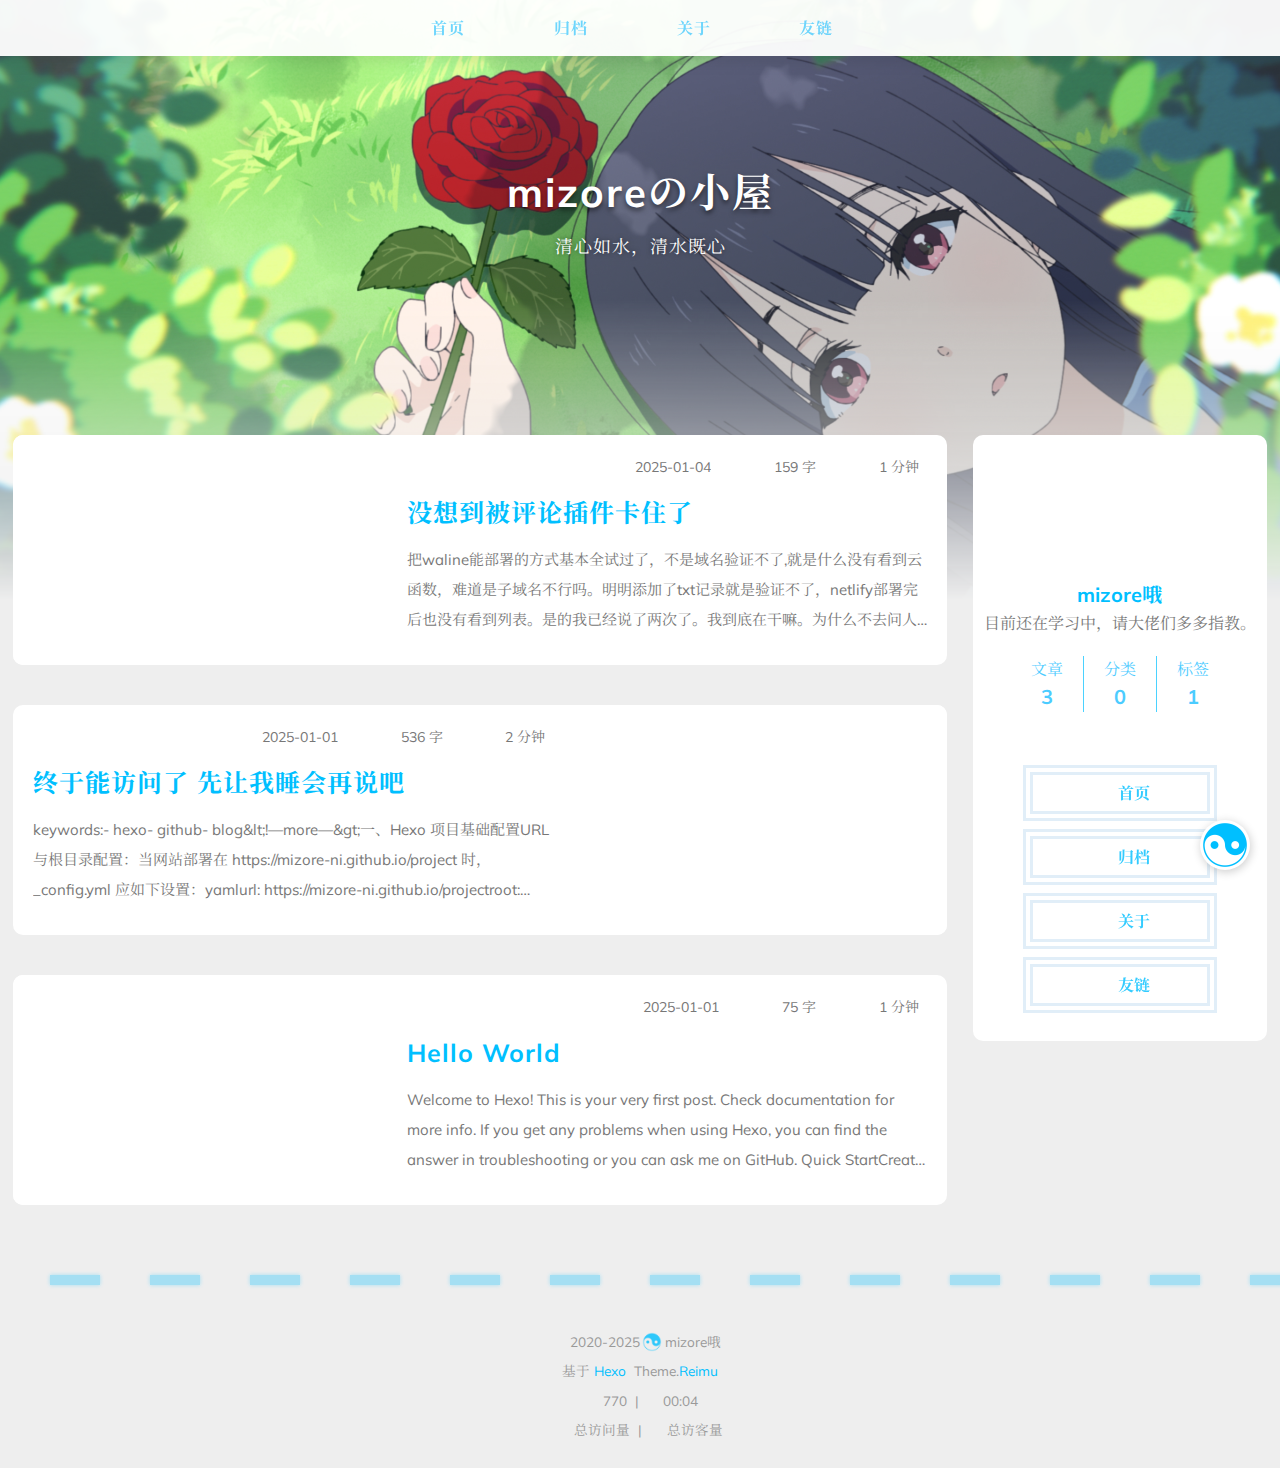
==== commit 4a1c7186: "Site updated: 2025-02-11 16:28:02" ====
--- a/index.html
+++ b/index.html
@@ -9,7 +9,7 @@
   
   
   
-  <script>window.REIMU_CONFIG = {};window.REIMU_CONFIG.icon_font = '4552607_tq6stt6tcg';window.REIMU_CONFIG.clipboard_tips = {"success":"复制成功(*^▽^*)","fail":"复制失败 (ﾟ⊿ﾟ)ﾂ","copyright":{"enable":false,"count":50,"content":"本文版权：本博客所有文章除特别声明外，均采用 BY-NC-SA 许可协议。转载请注明出处！"}};window.REIMU_CONFIG.anchor_icon = '61';window.REIMU_CONFIG.code_block = {"expand":true};</script>  
+  <script>window.REIMU_CONFIG = {};window.REIMU_CONFIG.icon_font = '4552607_tq6stt6tcg';window.REIMU_CONFIG.clipboard_tips = {"success":"复制成功(*^▽^*)","fail":"复制失败 (ﾟ⊿ﾟ)ﾂ","copyright":{"enable":false,"count":50,"content":"本文版权：本博客所有文章除特别声明外，均采用 BY-NC-SA 许可协议。转载请注明出处！"}};window.REIMU_CONFIG.code_block = {"expand":true};</script>  
     
   <title>  
       
@@ -129,15 +129,15 @@
     
       
         <span class="main-nav-link-wrap">
-          <div class="main-nav-icon icon ">
-            &#x61;
+          <div class="main-nav-icon icon rotate">
+            &#xe62b;
           </div>
           <a class="main-nav-link" href="/">首页</a>
         </span>
       
         <span class="main-nav-link-wrap">
-          <div class="main-nav-icon icon ">
-            &#x61;
+          <div class="main-nav-icon icon rotate">
+            &#xe62b;
           </div>
           <a class="main-nav-link" href="/archives">归档</a>
         </span>
@@ -359,16 +359,16 @@
     
       <div class="sidebar-menu-link-wrap">
         <a class="sidebar-menu-link-dummy" href="/" aria-label="首页"></a>
-        <div class="sidebar-menu-icon icon ">
-          &#x61;
+        <div class="sidebar-menu-icon icon rotate">
+          &#xe62b;
         </div>
         <div class="sidebar-menu-link">首页</div>
       </div>
     
       <div class="sidebar-menu-link-wrap">
         <a class="sidebar-menu-link-dummy" href="/archives" aria-label="归档"></a>
-        <div class="sidebar-menu-icon icon ">
-          &#x61;
+        <div class="sidebar-menu-icon icon rotate">
+          &#xe62b;
         </div>
         <div class="sidebar-menu-link">归档</div>
       </div>
@@ -483,16 +483,16 @@
     
       <div class="sidebar-menu-link-wrap">
         <a class="sidebar-menu-link-dummy" href="/" aria-label="首页"></a>
-        <div class="sidebar-menu-icon icon ">
-          &#x61;
+        <div class="sidebar-menu-icon icon rotate">
+          &#xe62b;
         </div>
         <div class="sidebar-menu-link">首页</div>
       </div>
     
       <div class="sidebar-menu-link-wrap">
         <a class="sidebar-menu-link-dummy" href="/archives" aria-label="归档"></a>
-        <div class="sidebar-menu-icon icon ">
-          &#x61;
+        <div class="sidebar-menu-icon icon rotate">
+          &#xe62b;
         </div>
         <div class="sidebar-menu-link">归档</div>
       </div>
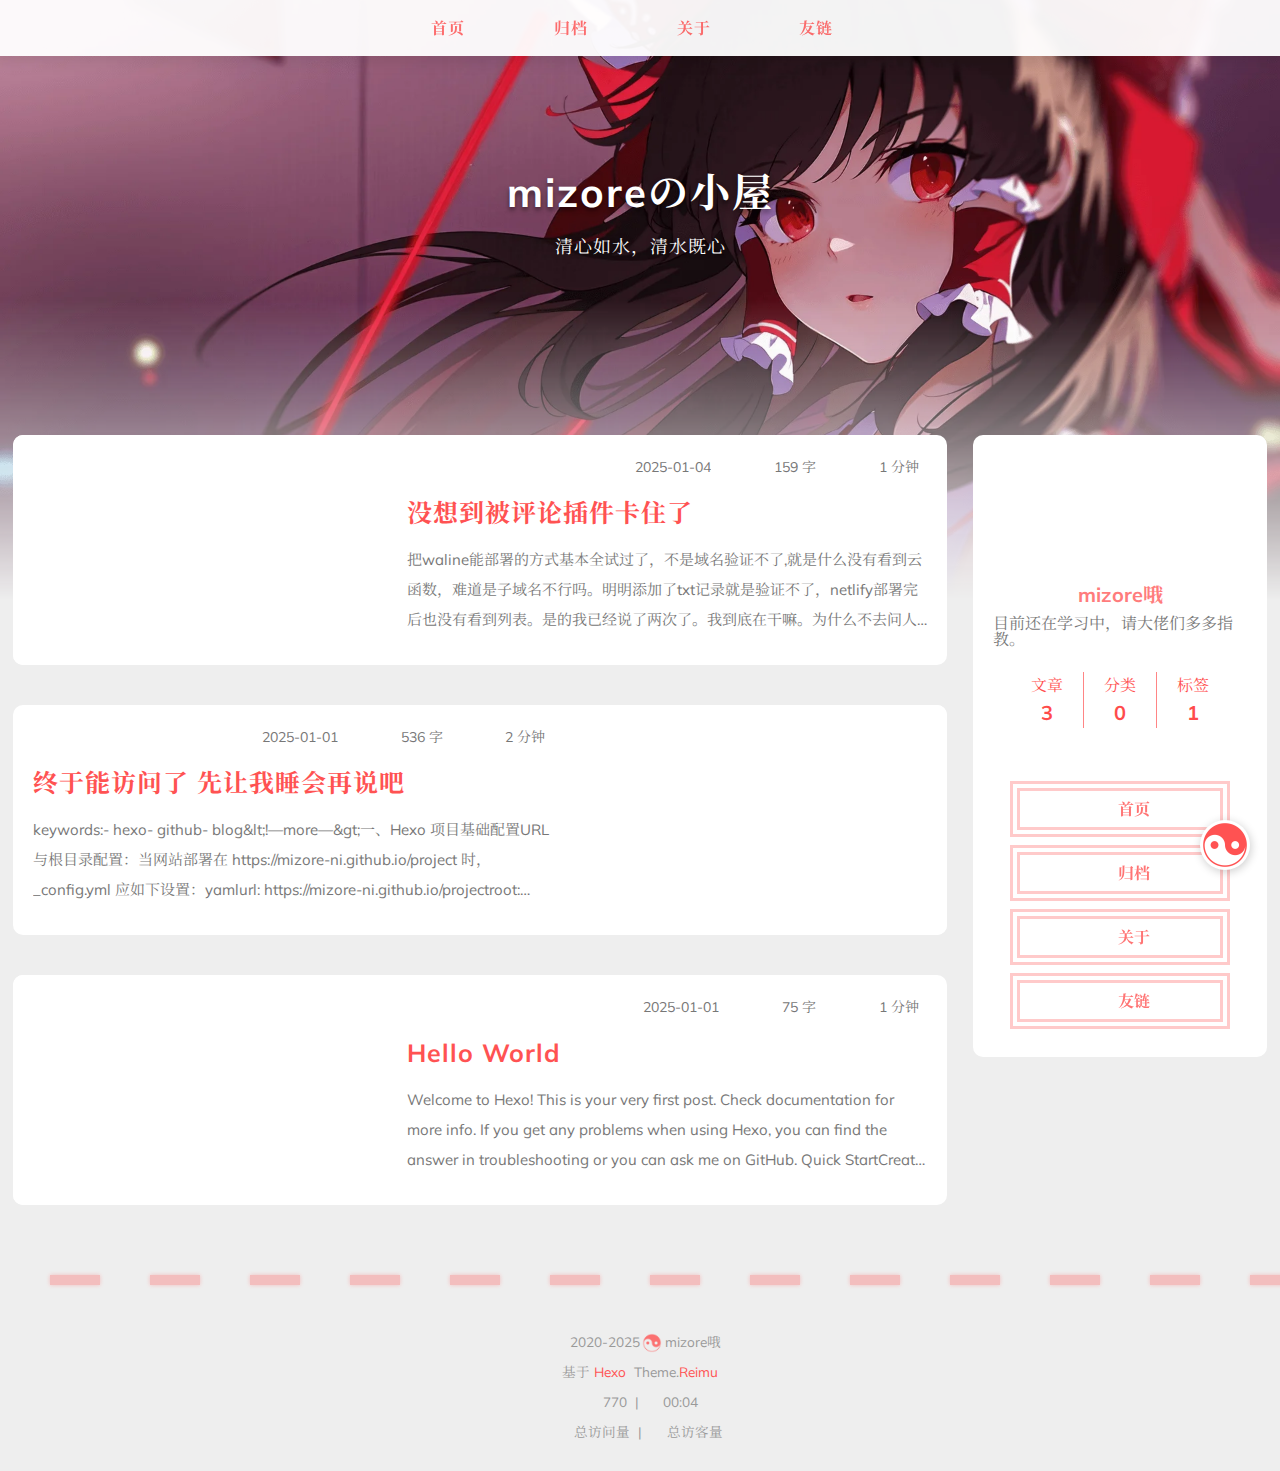
==== commit 37ae0007: "Site updated: 2025-02-11 16:56:21" ====
--- a/index.html
+++ b/index.html
@@ -1,31 +1,31 @@
 
   <!DOCTYPE html>
   <html lang="zh-CN"  >
-  <head>  
-  <meta charset="utf-8">  
-  
-  
-  
-  
-  
-  
-  <script>window.REIMU_CONFIG = {};window.REIMU_CONFIG.icon_font = '4552607_tq6stt6tcg';window.REIMU_CONFIG.clipboard_tips = {"success":"复制成功(*^▽^*)","fail":"复制失败 (ﾟ⊿ﾟ)ﾂ","copyright":{"enable":false,"count":50,"content":"本文版权：本博客所有文章除特别声明外，均采用 BY-NC-SA 许可协议。转载请注明出处！"}};window.REIMU_CONFIG.code_block = {"expand":true};</script>  
-    
-  <title>  
-      
-    mizoreの小屋  
-  </title>  
-  <meta name="viewport" content="width=device-width, initial-scale=1, shrink-to-fit=no">  
-  <link rel="preconnect" href="https://fonts.gstatic.com/" crossorigin><link rel="preload" as="style" href="https://fonts.googleapis.com/css?family=Mulish:400,400italic,700,700italic%7CNoto%20Serif%20SC:400,400italic,700,700italic&display=swap"><link rel="stylesheet" href="https://fonts.googleapis.com/css?family=Mulish:400,400italic,700,700italic%7CNoto%20Serif%20SC:400,400italic,700,700italic&display=swap" media="print" onload="this.media&#x3D;&#39;all&#39;">  
-    
-    <link rel="preload" href="//at.alicdn.com/t/c/font_4552607_tq6stt6tcg.woff2" as="font" type="font/woff2" crossorigin="anonymous">  
-    
-    
+  <head>
+  <meta charset="utf-8">
+  
+
+  
+
+  
+
+  <script>window.REIMU_CONFIG = {};window.REIMU_CONFIG.icon_font = '4552607_tq6stt6tcg';window.REIMU_CONFIG.clipboard_tips = {"success":"复制成功(*^▽^*)","fail":"复制失败 (ﾟ⊿ﾟ)ﾂ","copyright":{"enable":false,"count":50,"content":"本文版权：本博客所有文章除特别声明外，均采用 BY-NC-SA 许可协议。转载请注明出处！"}};window.REIMU_CONFIG.code_block = {"expand":true};</script>
+  
+  <title>
+    
+    mizoreの小屋
+  </title>
+  <meta name="viewport" content="width=device-width, initial-scale=1, shrink-to-fit=no">
+  <link rel="preconnect" href="https://fonts.gstatic.com/" crossorigin><link rel="preload" as="style" href="https://fonts.googleapis.com/css?family=Mulish:400,400italic,700,700italic%7CNoto%20Serif%20SC:400,400italic,700,700italic&display=swap"><link rel="stylesheet" href="https://fonts.googleapis.com/css?family=Mulish:400,400italic,700,700italic%7CNoto%20Serif%20SC:400,400italic,700,700italic&display=swap" media="print" onload="this.media&#x3D;&#39;all&#39;">
+  
+    <link rel="preload" href="//at.alicdn.com/t/c/font_4552607_tq6stt6tcg.woff2" as="font" type="font/woff2" crossorigin="anonymous">
+  
+  
     
 <link rel="stylesheet" href="/css/loader.css">
-  
-    
-    
+
+  
+  
     <meta name="description" content="目前还在学习中，请大佬们多多指教。">
 <meta property="og:type" content="website">
 <meta property="og:title" content="mizoreの小屋">
@@ -36,44 +36,42 @@
 <meta property="og:image" content="https://mizore-ni.github.io/images/banner.webp">
 <meta property="article:author" content="mizore哦">
 <meta name="twitter:card" content="summary">
-<meta name="twitter:image" content="https://mizore-ni.github.io/images/banner.webp">  
-    
-    
-    <link rel="alternate" href="/atom.xml" title="mizoreの小屋" type="application/atom+xml">  
-    
-    
-    <link rel="shortcut icon" href="/images/favicon.ico">  
-    
+<meta name="twitter:image" content="https://mizore-ni.github.io/images/banner.webp">
+  
+  
+    <link rel="alternate" href="/atom.xml" title="mizoreの小屋" type="application/atom+xml">
+  
+  
+    <link rel="shortcut icon" href="/images/favicon.ico">
+  
   
 <link rel="stylesheet" href="/css/style.css">
-  
-  <link rel="preload" href="https://npm.webcache.cn/photoswipe@5.4.4/dist/photoswipe.css" as="style" onload="this.onload=null;this.rel='stylesheet'">  
-    
-    
-      
-      <link rel="preload" href="https://npm.webcache.cn/@waline/client@2.15.8/dist/waline.css" as="style" onload="this.onload=null;this.rel='stylesheet'">  
-      
-    
-    
-    
+
+  <link rel="preload" href="https://npm.webcache.cn/photoswipe@5.4.4/dist/photoswipe.css" as="style" onload="this.onload=null;this.rel='stylesheet'">
+  
+  
+    
+      <link rel="preload" href="https://npm.webcache.cn/@waline/client@2.15.8/dist/waline.css" as="style" onload="this.onload=null;this.rel='stylesheet'">
+    
+  
+  
+  
     
 <script src="https://npm.webcache.cn/pace-js@1.2.4/pace.min.js" integrity="sha384-k6YtvFUEIuEFBdrLKJ3YAUbBki333tj1CSUisai5Cswsg9wcLNaPzsTHDswp4Az8" crossorigin="anonymous"></script>
-  
-    
-    
+
+  
+  
     
 <link rel="stylesheet" href="https://npm.webcache.cn/@reimujs/aos@0.1.0/dist/aos.css">
-  
-    
-    
+
+  
+  
     
 <link rel="stylesheet" href="https://npm.webcache.cn/aplayer@1.10.1/dist/APlayer.min.css">
-  
-    
-  <!-- 引入自定义的 cyan.css 文件 -->  
-  <link rel="stylesheet" href="/fonts/cyan.css">  <!-- 引用路径请根据实际情况调整 -->  
-
+
+  
 <meta name="generator" content="Hexo 7.3.0"></head>
+
   <body>
     
   <div id='loader'>
@@ -169,8 +167,8 @@
 </div>
 <header id="header">
   
-    
-      <picture>
+    <picture>
+      
         
           <source media="(max-width: 479px)" srcset="/images/banner-600w.webp">
         
@@ -179,7 +177,10 @@
           <source media="(min-width: 800px)" srcset="/images/banner.webp">
         
         <img fetchpriority="high" src="/images/banner.webp" alt="">
-      </picture>
+      
+    </picture>
+    
+      <img src="" alt="" style="visibility: hidden;">
     
   
   <div id="header-outer">
@@ -204,113 +205,8 @@
   </div>
 </header>
 
-        <div id="content">
-          
-          <section id="main">
-  
-  
-    <div class="post-wrapper">
-  <div class="post-wrap-left" data-aos="fade-up">
-    
-      <a class="post-link" href="/2025/01/04/life-site%20-%20accessible/" aria-label="没想到被评论插件卡住了"></a>
-    
-    
-    <div class="post-cover-left">
-      
-        
-        
-          <img data-src="/images/banner.webp" data-sizes="auto" alt="没想到被评论插件卡住了" class="lazyload">
-        
-      
-    </div>
-    <div class="post-info">
-      <div class="post-meta">
-        <span><span class="icon-calendar"></span>2025-01-04</span>
-        <span><span class="icon-pencil"></span>159 字</span>
-        <span><span class="icon-clock"></span>1 分钟</span>
-      </div>
-      <h2 class="post-title">没想到被评论插件卡住了</h2>
-      <article class="post-article">
-        
-          把waline能部署的方式基本全试过了，不是域名验证不了,就是什么没有看到云函数，难道是子域名不行吗。明明添加了txt记录就是验证不了，netlify部署完后也没有看到列表。是的我已经说了两次了。我到底在干嘛。为什么不去问人家呢，可能是该死的自尊心吧。害，真不容易。框架都没搞好呢。我说该怎么做，到底差了那一步最近为了弄这个熬了好几天夜，头发真的要保不住了。
-事以至此-先休息吧!
-完
-        
-      </article>
-    </div>
-  </div>
-</div>
-  
-    <div class="post-wrapper">
-  <div class="post-wrap-right" data-aos="fade-up">
-    
-      <a class="post-link" href="/2025/01/01/first-post/" aria-label="终于能访问了 先让我睡会再说吧"></a>
-    
-    
-    <div class="post-cover-right">
-      
-        
-        
-          <img data-src="/images/banner.webp" data-sizes="auto" alt="终于能访问了 先让我睡会再说吧" class="lazyload">
-        
-      
-    </div>
-    <div class="post-info">
-      <div class="post-meta">
-        <span><span class="icon-calendar"></span>2025-01-01</span>
-        <span><span class="icon-pencil"></span>536 字</span>
-        <span><span class="icon-clock"></span>2 分钟</span>
-      </div>
-      <h2 class="post-title">终于能访问了 先让我睡会再说吧</h2>
-      <article class="post-article">
-        
-          keywords:- hexo- github- blog&amp;lt;!—more—&amp;gt;一、Hexo 项目基础配置URL 与根目录配置：当网站部署在 https://mizore-ni.github.io/project 时，_config.yml 应如下设置：yamlurl: https://mizore-ni.github.io/projectroot: &amp;#x2F;project&amp;#x2F;permalink: :year&amp;#x2F;:month&amp;#x2F;:day&amp;#x2F;:title&amp;#x2F;部署在根目录 https://mizore-ni.github.io 时：yamlurl
-        
-      </article>
-    </div>
-  </div>
-</div>
-  
-    <div class="post-wrapper">
-  <div class="post-wrap-left" data-aos="fade-up">
-    
-      <a class="post-link" href="/2025/01/01/hello-world/" aria-label="Hello World"></a>
-    
-    
-    <div class="post-cover-left">
-      
-        
-        
-          <img data-src="/images/banner.webp" data-sizes="auto" alt="Hello World" class="lazyload">
-        
-      
-    </div>
-    <div class="post-info">
-      <div class="post-meta">
-        <span><span class="icon-calendar"></span>2025-01-01</span>
-        <span><span class="icon-pencil"></span>75 字</span>
-        <span><span class="icon-clock"></span>1 分钟</span>
-      </div>
-      <h2 class="post-title">Hello World</h2>
-      <article class="post-article">
-        
-          Welcome to Hexo! This is your very first post. Check documentation for more info. If you get any problems when using Hexo, you can find the answer in troubleshooting or you can ask me on GitHub.
-Quick StartCreate a new post1$ hexo new &amp;quot;My New Post&amp;quot;
-
-More info: Writing
-Run server1$ hexo ser
-        
-      </article>
-    </div>
-  </div>
-</div>
-  
-
-
-
-</section>
-          
-            <aside id="sidebar">
+        <div id="content"  class="sidebar-right" >
+          <aside id="sidebar">
   
   
     <meting-js
@@ -402,8 +298,112 @@
   </div>
 </aside>
 
-          
-        </div>
+          <section id="main">
+  
+  
+    <div class="post-wrapper">
+  <div class="post-wrap-left" data-aos="fade-up">
+    
+      <a class="post-link" href="/2025/01/04/life-site%20-%20accessible/" aria-label="没想到被评论插件卡住了"></a>
+    
+    
+    <div class="post-cover-left">
+      
+        
+        
+          <img data-src="/images/banner.webp" data-sizes="auto" alt="没想到被评论插件卡住了" class="lazyload">
+        
+      
+    </div>
+    <div class="post-info">
+      <div class="post-meta">
+        <span><span class="icon-calendar"></span>2025-01-04</span>
+        <span><span class="icon-pencil"></span>159 字</span>
+        <span><span class="icon-clock"></span>1 分钟</span>
+      </div>
+      <h2 class="post-title">没想到被评论插件卡住了</h2>
+      <article class="post-article">
+        
+          把waline能部署的方式基本全试过了，不是域名验证不了,就是什么没有看到云函数，难道是子域名不行吗。明明添加了txt记录就是验证不了，netlify部署完后也没有看到列表。是的我已经说了两次了。我到底在干嘛。为什么不去问人家呢，可能是该死的自尊心吧。害，真不容易。框架都没搞好呢。我说该怎么做，到底差了那一步最近为了弄这个熬了好几天夜，头发真的要保不住了。
+事以至此-先休息吧!
+完
+        
+      </article>
+    </div>
+  </div>
+</div>
+  
+    <div class="post-wrapper">
+  <div class="post-wrap-right" data-aos="fade-up">
+    
+      <a class="post-link" href="/2025/01/01/first-post/" aria-label="终于能访问了 先让我睡会再说吧"></a>
+    
+    
+    <div class="post-cover-right">
+      
+        
+        
+          <img data-src="/images/banner.webp" data-sizes="auto" alt="终于能访问了 先让我睡会再说吧" class="lazyload">
+        
+      
+    </div>
+    <div class="post-info">
+      <div class="post-meta">
+        <span><span class="icon-calendar"></span>2025-01-01</span>
+        <span><span class="icon-pencil"></span>536 字</span>
+        <span><span class="icon-clock"></span>2 分钟</span>
+      </div>
+      <h2 class="post-title">终于能访问了 先让我睡会再说吧</h2>
+      <article class="post-article">
+        
+          keywords:- hexo- github- blog&amp;lt;!—more—&amp;gt;一、Hexo 项目基础配置URL 与根目录配置：当网站部署在 https://mizore-ni.github.io/project 时，_config.yml 应如下设置：yamlurl: https://mizore-ni.github.io/projectroot: &amp;#x2F;project&amp;#x2F;permalink: :year&amp;#x2F;:month&amp;#x2F;:day&amp;#x2F;:title&amp;#x2F;部署在根目录 https://mizore-ni.github.io 时：yamlurl
+        
+      </article>
+    </div>
+  </div>
+</div>
+  
+    <div class="post-wrapper">
+  <div class="post-wrap-left" data-aos="fade-up">
+    
+      <a class="post-link" href="/2025/01/01/hello-world/" aria-label="Hello World"></a>
+    
+    
+    <div class="post-cover-left">
+      
+        
+        
+          <img data-src="/images/banner.webp" data-sizes="auto" alt="Hello World" class="lazyload">
+        
+      
+    </div>
+    <div class="post-info">
+      <div class="post-meta">
+        <span><span class="icon-calendar"></span>2025-01-01</span>
+        <span><span class="icon-pencil"></span>75 字</span>
+        <span><span class="icon-clock"></span>1 分钟</span>
+      </div>
+      <h2 class="post-title">Hello World</h2>
+      <article class="post-article">
+        
+          Welcome to Hexo! This is your very first post. Check documentation for more info. If you get any problems when using Hexo, you can find the answer in troubleshooting or you can ask me on GitHub.
+Quick StartCreate a new post1$ hexo new &amp;quot;My New Post&amp;quot;
+
+More info: Writing
+Run server1$ hexo ser
+        
+      </article>
+    </div>
+  </div>
+</div>
+  
+
+
+
+</section>
+        </div>
+        
+        
         <footer id="footer">
   <div style="width: 100%; overflow: hidden">
     <div class="footer-line"></div>
@@ -573,81 +573,6 @@
 
 
 
-  
-<script src="https://npm.webcache.cn/theme-shokax-pjax@0.0.3/dist/index.umd.js" integrity="sha384-xneY1WY8hOfUzswrE4CrYq35N4BdVcxqxwHPr9zawE&#x2F;jMSCxD+jAPU55x&#x2F;jj3wlf" crossorigin="anonymous"></script>
-
-  <script>
-    function loadScripts(scripts, index) {
-      if (index < scripts.length) {
-        const script = scripts[index];
-        const src = script.getAttribute('src');
-
-        const loadScript = (scriptContent) => {
-          const scriptElement = document.createElement('script');
-          if (script.type) {
-            scriptElement.type = script.type;
-          }
-          scriptElement.text = scriptContent;
-          document.head.appendChild(scriptElement);
-          loadScripts(scripts, index + 1);
-        }
-
-        if (src) {
-          fetch(src)
-            .then(response => {
-              if (!response.ok) {
-                throw new Error('Network response was not ok ' + response.statusText);
-              }
-              return response.text();
-            })
-            .then(scriptContent => {
-              loadScript(scriptContent);
-            })
-            .catch(error => {
-              console.error('Failed to load script:', src, error);
-            });
-        } else {
-          loadScript(script.text);
-        }
-      }
-    }
-    window.Pjax && new window.Pjax({
-      selectors: [
-        "#header img",
-        "#header picture",
-        "head title",
-        "#header-title",
-        "#subtitle-wrap",
-        "#main",
-        ".sidebar-widget",
-        ".sidebar-wrapper",
-        '#mobile-nav',
-        '#lazy-script'
-      ],
-      switches: {
-        "#header-title": Pjax.switches.outerHTML,
-        "#subtitle-wrap": Pjax.switches.outerHTML,
-        "#content": function(oldEl, newEl) {
-          const scripts = [...newEl.querySelectorAll('script')];
-          loadScripts(scripts, 0);
-          oldEl.outerHTML = newEl.outerHTML
-          this.onSwitch()
-        },
-        "#mobile-nav": Pjax.switches.outerHTML,
-        '#lazy-script': function(oldEl, newEl) {
-          const scripts = [...newEl.querySelectorAll('script')];
-          loadScripts(scripts, 0);
-          oldEl.innerHTML = newEl.innerHTML
-          this.onSwitch()
-        },
-      },
-      cacheBust: false
-    })
-  </script>
-  
-<script src="/js/pjax.js"></script>
-
-
 
 
 
@@ -657,6 +582,7 @@
 
 <div id="lazy-script">
   <div>
+       
     
     
       
@@ -675,7 +601,7 @@
   \/_/ /_/   \/_____/   \/_/   \/_/  \/_/   \/_____/ 
                                                   
 `,'color: #ff5252;')
-    console.log('%c Theme.Reimu v' + '1.2.0' + ' %c https://github.com/D-Sketon/hexo-theme-reimu ', 'color: white; background: #ff5252; padding:5px 0;', 'padding:4px;border:1px solid #ff5252;')
+    console.log('%c Theme.Reimu v' + '1.3.2' + ' %c https://github.com/D-Sketon/hexo-theme-reimu ', 'color: white; background: #ff5252; padding:5px 0;', 'padding:4px;border:1px solid #ff5252;')
   </script>
   
 
@@ -715,3 +641,4 @@
 
   </body>
   </html>
+
--- a/css/style.css
+++ b/css/style.css
@@ -1,12 +1,12 @@
 :root {
-  --red-0: #00b7ff;
-  --red-1: #00bfff;
-  --red-2: #00bfff;
-  --red-3: #00bfff;
-  --red-4: #00bfff;
-  --red-5: #e4f7ff;
-  --red-5-5: #00bfff;
-  --red-6: #00e1ff;
+  --red-0: #f00;
+  --red-1: #ff5252;
+  --red-2: #ff7c7c;
+  --red-3: #ffafaf;
+  --red-4: #ffd0d0;
+  --red-5: #ffe4e4;
+  --red-5-5: #ffecec;
+  --red-6: #fff3f3;
   --grey-9: #999;
   --grey-7: #777;
   --color-archive-year: #000;
@@ -22,10 +22,10 @@
   --color-sticky: #fff;
   --color-h2-border: #eee;
   --color-meta-shadow: var(--red-6);
-  --color-hover-shadow: #9dc8e8;
+  --color-hover-shadow: rgba(150,150,150,0.1);
   --color-h2-after: var(--red-1);
-  --color-red-6-shadow: rgba(157,200,232,0.6);
-  --color-red-3-shadow: rgba(157,200,232,0.3);
+  --color-red-6-shadow: rgba(255,78,78,0.6);
+  --color-red-3-shadow: rgba(255,78,78,0.3);
   --highlight-nav: #e6e6e6;
   --highlight-scrollbar: #d6d6d6;
   --highlight-background: #f7f7f7;
@@ -321,15 +321,15 @@
   font-family: "iconfont";
   content: "\e637";
 }
-.post-meta .icon-calendar:before {
+.icon-calendar:before {
   font-family: "iconfont";
   content: "\e605";
 }
-.post-meta .icon-pencil:before {
+.icon-pencil:before {
   font-family: "iconfont";
   content: "\e61b";
 }
-.post-meta .icon-clock:before {
+.icon-clock:before {
   font-family: "iconfont";
   content: "\e613";
 }
@@ -380,6 +380,10 @@
 .icon-taichi:before {
   font-family: "iconfont";
   content: "\e62b";
+}
+.icon-image:before {
+  font-family: "iconfont";
+  content: "\e63f";
 }
 .icon {
   font-family: "iconfont";
@@ -548,6 +552,7 @@
   background: var(--color-background);
 }
 #main {
+  flex: 1;
   padding: 0 10px;
   max-width: 100%;
   box-sizing: border-box;
@@ -567,11 +572,15 @@
   overflow: visible;
 }
 @media screen and (min-width: 960px) {
-  #main {
+  .sidebar-left #main,
+  .sidebar-right #main {
     padding: 0;
     width: 73%;
     margin: 0 1%;
   }
+}
+#content.sidebar-right {
+  flex-direction: row-reverse;
 }
 #mask {
   z-index: 1000;
@@ -826,7 +835,7 @@
 .article-inner {
   background: var(--color-wrap);
   border-radius: 10px;
-  overflow: hidden;
+  display: flow-root;
   transition: 0.3s;
 }
 .article-meta {
@@ -928,6 +937,7 @@
 .article-entry a {
   color: var(--color-link);
   text-decoration: none;
+  word-break: break-word;
 }
 .article-entry a:hover {
   text-decoration: underline;
@@ -1056,6 +1066,11 @@
 }
 .article-footer:after {
   clear: both;
+}
+@media screen and (max-width: 767px) {
+  .article-footer {
+    margin: 0 20px 20px;
+  }
 }
 .article-footer:hover:before {
   opacity: 0.5;
@@ -1376,17 +1391,11 @@
   font-size: 15px;
   z-index: 1;
   transition: 0.3s;
+  border-top-left-radius: 10px;
+  border-bottom-right-radius: 10px;
 }
 .post-sticky:before {
   margin-right: 5px;
-}
-.post-wrap-left .post-sticky {
-  border-top-left-radius: 10px;
-  border-bottom-right-radius: 10px;
-}
-.post-wrap-right .post-sticky {
-  border-top-right-radius: 10px;
-  border-bottom-left-radius: 10px;
 }
 #comments {
   background: var(--color-wrap);
@@ -1400,11 +1409,17 @@
 .gscomment {
   width: auto;
 }
+.gtcomment {
+  color: var(--color-default);
+}
 .wl-emoji-popup {
   max-width: calc(100vw - 90px) !important;
 }
 .wl-count {
   color: var(--color-default);
+}
+.wl-header input {
+  font-size: revert !important;
 }
 .archives-outer-wrap {
   background: var(--color-wrap);
@@ -1735,6 +1750,7 @@
   font-family: 'Menlo','Monaco','Consolas','monospace';
   font-size: 95%;
   transition: 0.3s;
+  word-break: break-word;
 }
 .article-entry code,
 .article-entry kbd {
@@ -1752,6 +1768,15 @@
   color: var(--highlight-foreground);
   padding: 0;
 }
+.article-entry .highlight {
+  overflow: hidden;
+  interpolate-size: allow-keywords;
+}
+.article-entry .highlight.code-closed pre {
+  height: 0;
+  opacity: 0;
+  overflow: hidden;
+}
 .article-entry .highlight pre {
   border: none;
   margin: 0;
@@ -1785,6 +1810,7 @@
 }
 .article-entry .highlight .gutter {
   width: 30px;
+  vertical-align: top;
 }
 .article-entry .highlight .gutter pre {
   text-align: right;
@@ -1967,9 +1993,6 @@
   transform: rotate(-180deg) !important;
   transition: 0.3s;
 }
-.code-closed pre {
-  display: none;
-}
 .friend-wrap {
   display: flex;
   flex-wrap: wrap;
@@ -2064,7 +2087,7 @@
 .post-link-card {
   display: flex;
   padding: 10px;
-  border-radius: 5px;
+  border-radius: 10px;
   overflow: hidden;
   position: relative;
   transition: 0.3s;
@@ -2097,7 +2120,7 @@
 .post-link-card-cover-wrap img {
   width: 100%;
   height: 100%;
-  border-radius: 5px;
+  border-radius: 10px;
   object-fit: cover;
 }
 .post-link-card-cover-wrap.auto {
@@ -2105,7 +2128,7 @@
   display: flex;
   align-items: center;
   justify-content: center;
-  border-radius: 5px;
+  border-radius: 10px;
   padding-right: 0;
   margin-right: 20px;
 }
@@ -2202,13 +2225,22 @@
     background: var(--top-icon) no-repeat center/100%;
   }
 }
+#sidebar {
+  display: none;
+}
+.sidebar-left #sidebar,
+.sidebar-right #sidebar {
+  display: block;
+}
 @media screen and (max-width: 959px) {
-  #sidebar {
+  .sidebar-left #sidebar,
+  .sidebar-right #sidebar {
     display: none;
   }
 }
 @media screen and (min-width: 960px) {
-  #sidebar {
+  .sidebar-left #sidebar,
+  .sidebar-right #sidebar {
     width: 23%;
     margin: 0 1%;
     height: inherit;
@@ -2246,6 +2278,7 @@
   justify-content: center;
   align-items: center;
   transition: 0.3s;
+  interpolate-size: allow-keywords;
 }
 .sidebar-wrap .hidden {
   display: none;
@@ -2286,6 +2319,7 @@
 }
 .sidebar-author .sidebar-description {
   color: var(--grey-7);
+  margin: 0 20px;
 }
 .sidebar-state .sidebar-state-article,
 .sidebar-state .sidebar-state-category,
@@ -2365,9 +2399,11 @@
   width: 100%;
 }
 .sidebar-menu-link-wrap {
-  margin: 8px 50px;
   display: flex;
   position: relative;
+  width: 70%;
+  max-width: 200px;
+  margin: 8px auto;
   justify-content: center;
   border: 10px var(--color-red-3-shadow) double;
   transition: border 0.5s;
@@ -2438,7 +2474,7 @@
 }
 .sidebar-toc-wrapper {
   color: var(--color-link);
-  max-height: calc(100vh - 120px);
+  max-height: calc(100vh - 150px);
   overflow: auto;
 }
 .sidebar-toc-wrapper::-webkit-scrollbar {
@@ -2566,8 +2602,13 @@
   display: flex;
   flex-direction: column;
   width: 100%;
-  justify-content: center;
   align-items: center;
+  overflow-y: auto;
+  max-height: calc(100vh - 120px);
+}
+.sidebar-common-sidebar::-webkit-scrollbar {
+  width: 5px;
+  height: 5px;
 }
 .sidebar-toc-sidebar {
   width: 100%;
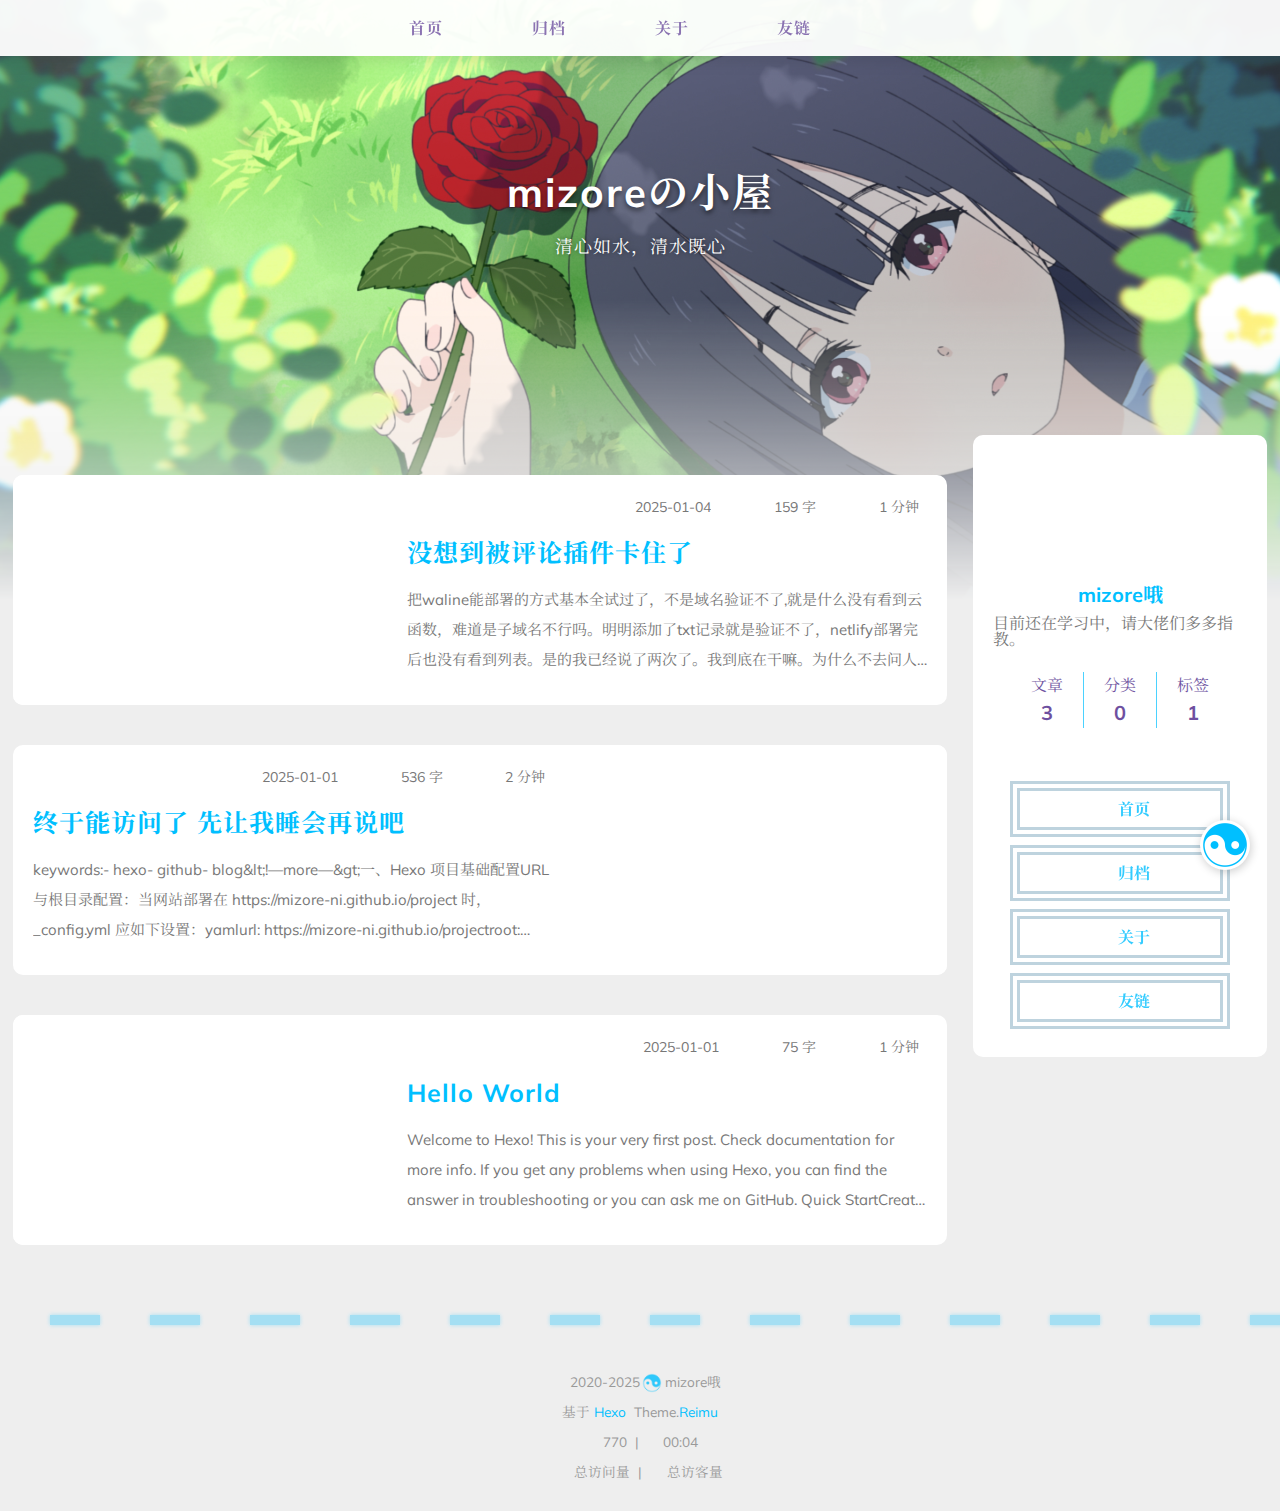
==== commit e0b6c2f1: "Site updated: 2025-02-11 20:31:43" ====
--- a/index.html
+++ b/index.html
@@ -163,6 +163,8 @@
     
     
     
+      <a id="nav-search-btn" class="nav-icon popup-trigger" title="搜索"></a>
+    
   </nav>
 </div>
 <header id="header">
@@ -300,6 +302,14 @@
 
           <section id="main">
   
+    <div class="post-categories-wrapper" data-aos="fade-up">
+      
+        
+      
+        
+      
+    </div>
+  
   
     <div class="post-wrapper">
   <div class="post-wrap-left" data-aos="fade-up">
@@ -522,6 +532,22 @@
 </nav>
 
     </div>
+    
+      <div class="site-search">
+        <div class="reimu-popup popup">
+          <div class="reimu-search">
+            <div class="reimu-search-input-icon"></div>
+            <div class="reimu-search-input" id="reimu-search-input"></div>
+            <div class="popup-btn-close"></div>
+          </div>
+          <div class="reimu-results">
+            <div id="reimu-stats"></div>
+            <div id="reimu-hits"></div>
+            <div id="reimu-pagination" class="reimu-pagination"></div>
+          </div>
+          <img class="reimu-bg" src="/images/reimu.png"/>
+        </div>
+      </div>
     
     
 <script src="https://npm.webcache.cn/lazysizes@5.3.2/lazysizes.min.js" integrity="sha384-3gT&#x2F;vsepWkfz&#x2F;ff7PpWNUeMzeWoH3cDhm&#x2F;A8jM7ouoAK0&#x2F;fP&#x2F;9bcHHR5kHq2nf+e" crossorigin="anonymous"></script>
@@ -560,6 +586,10 @@
 
 
 
+  
+<script src="/js/generator_search.js" defer></script>
+
+
 
 
 
@@ -568,7 +598,7 @@
 <script src="https://npm.webcache.cn/mouse-firework@0.0.6/dist/index.umd.js" integrity="sha384-vkGvf25gm1C1PbcoD5dNfc137HzNL&#x2F;hr1RKA5HniJOaawtvUmH5lTVFgFAruE9Ge" crossorigin="anonymous"></script>
 
   <script>
-    window.firework && window.firework(JSON.parse('{"excludeElements":["a","button"],"particles":[{"shape":"circle","move":["emit"],"easing":"easeOutExpo","colors":["#ff5252","#ff7c7c","#ffafaf","#ffd0d0"],"number":20,"duration":[1200,1800],"shapeOptions":{"radius":[16,32],"alpha":[0.3,0.5]}},{"shape":"circle","move":["diffuse"],"easing":"easeOutExpo","colors":["#ff0000"],"number":1,"duration":[1200,1800],"shapeOptions":{"radius":20,"alpha":[0.2,0.5],"lineWidth":6}}]}'))
+    window.firework && window.firework(JSON.parse('{"excludeElements":["a","button"],"particles":[{"shape":"circle","move":["emit"],"easing":"easeOutExpo","colors":["#ff5252","#ff7c7c","#ffafaf","#ffd0d0","#87CEEB","#00BFFF","#1E90FF","#6495ED"],"number":20,"duration":[1200,1800],"shapeOptions":{"radius":[16,32],"alpha":[0.3,0.5]}},{"shape":"circle","move":["diffuse"],"easing":"easeOutExpo","colors":["#ff0000","#00bfff"],"number":1,"duration":[1200,1800],"shapeOptions":{"radius":20,"alpha":[0.2,0.5],"lineWidth":6}}]}'))
   </script>
 
 
--- a/css/style.css
+++ b/css/style.css
@@ -1,12 +1,12 @@
 :root {
-  --red-0: #f00;
-  --red-1: #ff5252;
-  --red-2: #ff7c7c;
-  --red-3: #ffafaf;
-  --red-4: #ffd0d0;
-  --red-5: #ffe4e4;
-  --red-5-5: #ffecec;
-  --red-6: #fff3f3;
+  --red-0: #320679;
+  --red-1: #00bfff;
+  --red-2: #00bfff;
+  --red-3: #33c7f8;
+  --red-4: #00bfff;
+  --red-5: #fff;
+  --red-5-5: #00bfff;
+  --red-6: #e1e8db;
   --grey-9: #999;
   --grey-7: #777;
   --color-archive-year: #000;
@@ -14,18 +14,18 @@
   --color-border: var(--red-3);
   --color-link: var(--red-1);
   --color-background: #eee;
-  --color-code-background: #f5f5f5;
-  --color-header-background: rgba(255,255,255,0.9);
+  --color-code-background: #fdfdfd;
+  --color-header-background: rgba(162,170,196,0.5);
   --color-footer-background: #fff;
   --color-mobile-nav-background: #fff;
   --color-wrap: #fff;
   --color-sticky: #fff;
   --color-h2-border: #eee;
   --color-meta-shadow: var(--red-6);
-  --color-hover-shadow: rgba(150,150,150,0.1);
+  --color-hover-shadow: #89afe8;
   --color-h2-after: var(--red-1);
-  --color-red-6-shadow: rgba(255,78,78,0.6);
-  --color-red-3-shadow: rgba(255,78,78,0.3);
+  --color-red-6-shadow: rgba(39,142,216,0.8);
+  --color-red-3-shadow: #bed3de;
   --highlight-nav: #e6e6e6;
   --highlight-scrollbar: #d6d6d6;
   --highlight-background: #f7f7f7;
@@ -49,10 +49,10 @@
 }
 [data-theme="dark"]:root {
   --red-0: var(--red-1);
-  --red-4: rgba(255,208,208,0.5);
-  --red-5: rgba(255,228,228,0.2);
-  --red-5-5: rgba(255,236,236,0.1);
-  --red-6: rgba(255,243,243,0.2);
+  --red-4: #41a0e9;
+  --red-5: #1a8afa;
+  --red-5-5: rgba(76,144,223,0.1);
+  --red-6: rgba(76,124,219,0.2);
   --color-archive-year: #999;
   --color-default: #999;
   --color-border: var(--red-5);
@@ -1397,6 +1397,98 @@
 .post-sticky:before {
   margin-right: 5px;
 }
+.post-categories-wrapper {
+  display: flex;
+  gap: 40px;
+  margin-bottom: 40px;
+  flex-wrap: wrap;
+}
+@media screen and (max-width: 767px) {
+  .post-categories-wrapper {
+    flex-direction: column;
+    gap: 40px;
+  }
+}
+.post-categories-wrapper.aos-animate {
+  transition-property: initial !important;
+}
+.post-categories-wrap {
+  width: calc(50% - 20px);
+  flex-grow: 1;
+  height: 230px;
+  position: relative;
+  border-radius: 10px;
+  overflow: hidden;
+  transition: 1s;
+}
+@media screen and (max-width: 767px) {
+  .post-categories-wrap {
+    width: 100%;
+    height: 180px;
+  }
+}
+@media screen and (min-width: 768px) {
+  .post-categories-wrap:hover {
+    transform: scale(1.01);
+  }
+  .post-categories-wrap:hover img {
+    opacity: 0.6 !important;
+    transform: scale(1.05);
+  }
+}
+@media screen and (min-width: 768px) and (min-width: 768px) {
+  .post-categories-wrap:hover {
+    box-shadow: 0 0 10px 3px var(--color-hover-shadow);
+  }
+}
+.post-categories-cover {
+  position: relative;
+  overflow: hidden;
+  height: 100%;
+  min-height: 95px;
+  flex-shrink: 0;
+  pointer-events: none;
+  transition: 0.6s;
+  display: flex;
+  flex-direction: column;
+  justify-content: center;
+  align-items: center;
+  background-color: #000;
+}
+@media screen and (max-width: 767px) {
+  .post-categories-cover {
+    width: 100%;
+  }
+}
+.post-categories-cover img {
+  display: block;
+  opacity: 0;
+  transition: 0.6s;
+  position: absolute;
+  left: 0;
+  top: 0;
+  object-fit: cover;
+  width: 100%;
+  height: 100%;
+}
+.post-categories-cover img.lazyloaded {
+  opacity: 0.7;
+  animation: blur 0.8s forwards;
+}
+.post-categories-cover h2,
+.post-categories-cover h3 {
+  z-index: 1;
+  color: #fff;
+  text-shadow: 0 0.2rem 0.3rem rgba(0,0,0,0.5);
+  margin: 0 5px;
+}
+.post-categories-cover h2 {
+  font-size: 35px;
+}
+.post-categories-cover h3 {
+  font-size: 20px;
+  margin-top: 30px;
+}
 #comments {
   background: var(--color-wrap);
   padding: 20px;
@@ -2225,6 +2317,198 @@
     background: var(--top-icon) no-repeat center/100%;
   }
 }
+.popup {
+  visibility: hidden;
+  position: fixed;
+  top: 10%;
+  left: 50%;
+  width: 700px;
+  max-height: 80%;
+  margin-left: -350px;
+  padding: 3px 0 0 10px;
+  background: var(--color-wrap);
+  color: var(--grey-9);
+  z-index: 9999;
+  border-radius: 10px;
+  opacity: 0;
+  transform: scale(0.5);
+  transition: 0.3s;
+  box-shadow: 0 0 15px var(--color-meta-shadow);
+}
+.popup.show {
+  visibility: visible;
+  opacity: 1;
+  transform: scale(1);
+}
+@media screen and (max-width: 767px) {
+  .popup {
+    padding: 5px;
+    top: 0;
+    left: 0;
+    margin: 0;
+    width: 100%;
+    height: 100%;
+    border-radius: 0;
+    max-height: 100%;
+  }
+}
+.reimu-popup {
+  overflow: hidden;
+  padding: 0;
+}
+.popup-btn-close {
+  color: var(--red-1);
+  font: 20px bold;
+  cursor: var(--cursor-pointer);
+  padding-left: 15px;
+  transition: 0.3s;
+}
+.popup-btn-close:hover {
+  opacity: 0.8;
+}
+.reimu-search {
+  display: flex;
+  align-items: center;
+  padding: 8px 15px;
+  max-height: 50px;
+  border-bottom: 1px solid #ccc;
+}
+.reimu-search-input-icon {
+  display: inline-block;
+  width: 20px;
+  font-size: 18px;
+  vertical-align: middle;
+  margin-right: 5px;
+}
+.reimu-search-input {
+  flex: 1;
+}
+.reimu-search-input input {
+  width: 100%;
+  outline: none;
+  border: none;
+  background: transparent;
+  color: var(--grey-9);
+  font-size: 16px;
+  vertical-align: middle;
+  font-family: 'Mulish','Noto Serif SC', '-apple-system','PingFang SC','Microsoft YaHei','sans-serif';
+}
+.reimu-search-input input[type=search]::-webkit-search-cancel-button {
+  -webkit-appearance: none;
+}
+.reimu-powered {
+  float: right;
+  cursor: var(--cursor-default) !important;
+}
+.reimu-powered img {
+  display: inline-block;
+  height: 18px;
+  vertical-align: middle;
+}
+.reimu-results {
+  position: relative;
+  overflow: auto;
+  padding: 15px 30px;
+  box-sizing: border-box;
+  max-height: calc(100% - 50px);
+}
+@media screen and (min-width: 768px) {
+  .reimu-results {
+    min-height: 300px;
+  }
+}
+.reimu-results hr {
+  margin: 10px 0;
+}
+.reimu-results em {
+  font-weight: bold;
+  margin: 0;
+  padding: 0 2px;
+  color: var(--red-1);
+}
+#reimu-hits {
+  margin-top: 10px;
+  margin-left: 10px;
+}
+#reimu-hits mark {
+  background: var(--red-1);
+  color: #fff;
+}
+.reimu-hit-item-link {
+  display: block;
+  text-decoration: none;
+  color: var(--red-2);
+  padding: 12px 0 12px 25px;
+  white-space: nowrap;
+  text-overflow: ellipsis;
+  overflow: hidden;
+}
+.reimu-hit-item-link:before {
+  content: "";
+  width: 6px;
+  height: 12px;
+  background: var(--color-h2-after);
+  display: inline-block;
+  vertical-align: middle;
+  margin-top: -2px;
+  margin-right: 11px;
+  margin-left: -25px;
+  box-shadow: 0 2px 12px var(--color-red-6-shadow);
+  opacity: 0.5;
+  transition: 0.2s;
+}
+.reimu-hit-item-link:hover:before {
+  height: 6px;
+  border-radius: 50%;
+  opacity: 1;
+}
+.reimu-pagination {
+  margin: 10px auto;
+  border-radius: 10px;
+  text-align: center;
+  color: var(--grey-9);
+  overflow: hidden;
+}
+.reimu-pagination a {
+  padding: 10px 15px;
+  color: var(--grey-9);
+  text-decoration: none;
+  transition: 0.2s;
+}
+.reimu-pagination a:hover {
+  background: var(--red-2);
+  box-shadow: 0 0 6px var(--color-red-6-shadow);
+  color: #fff;
+}
+.reimu-pagination .pagination-item {
+  display: inline-block;
+}
+.reimu-pagination .page-number {
+  display: inline-block;
+  border-radius: 10px;
+  margin: 5px;
+}
+.reimu-pagination .current .page-number {
+  color: #fff;
+  background: var(--red-1);
+  font-weight: bold;
+  box-shadow: 0 0 6px var(--color-red-6-shadow);
+}
+.reimu-pagination .disabled-item {
+  display: none;
+}
+.reimu-bg {
+  position: absolute;
+  right: 0;
+  bottom: 0;
+  z-index: -1;
+  opacity: 0.5;
+}
+#reimu-hits-empty {
+  overflow: hidden;
+  text-overflow: ellipsis;
+  white-space: nowrap;
+}
 #sidebar {
   display: none;
 }
